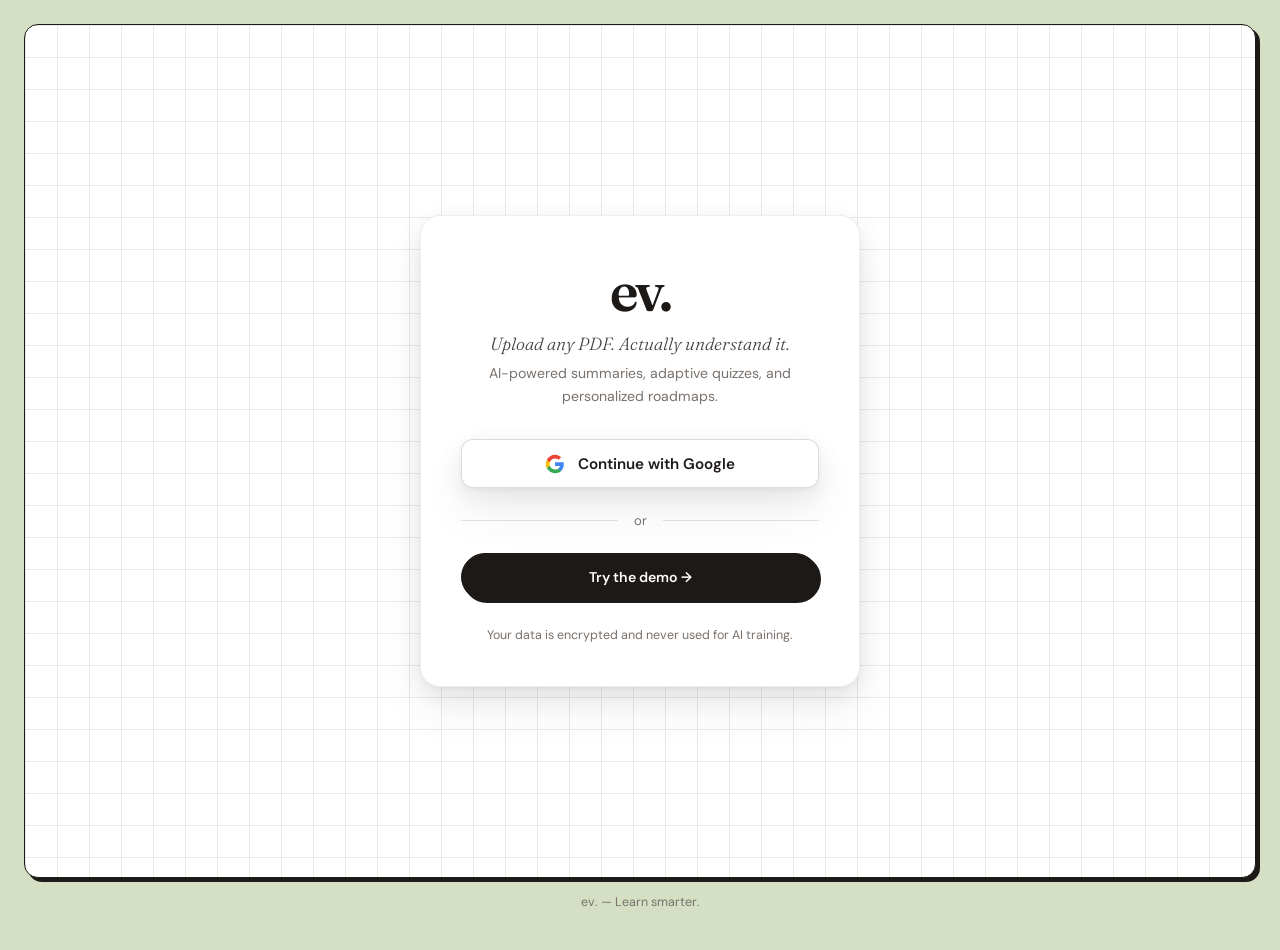
==== frontend/index.html @ 0265308a "feat(02-01): build index.html landing page - Landing page with ev. branding and Fraunces typography " ====
<!DOCTYPE html>
<html lang="en">
<head>
  <meta charset="UTF-8"/>
  <meta name="viewport" content="width=device-width, initial-scale=1.0"/>
  <title>ev. &mdash; Adaptive Learning</title>
  <link href="https://fonts.googleapis.com/css2?family=DM+Sans:opsz,wght@9..40,400;9..40,500;9..40,600;9..40,700&family=Fraunces:opsz,ital,wght@9..144,0,300;9..144,0,400;9..144,0,600;9..144,1,300;9..144,1,400&display=swap" rel="stylesheet"/>
  <link rel="stylesheet" href="styles/main.css"/>
  <link rel="stylesheet" href="styles/app.css"/>
</head>
<body>
  <div class="canvas">

    <!-- ══ GLOBAL LOADER ══ -->
    <div class="ev-loader-overlay" id="globalLoader" style="display:none">
      <div class="ev-loader">ev.</div>
      <div class="ev-loader-sub" id="loaderMsg">Loading&hellip;</div>
      <div class="ev-loader-steps" id="loaderSteps"></div>
    </div>

    <!-- ══ LANDING / AUTH VIEW ══ -->
    <div class="auth-view" id="authView">
      <div class="auth-card panel no-hover" style="padding:2.5rem">

        <!-- Hero -->
        <div style="text-align:center;margin-bottom:2rem">
          <div class="auth-logo" style="margin-bottom:.5rem">ev.</div>
          <div style="font-family:'Fraunces',serif;font-style:italic;font-weight:300;font-size:1.1rem;color:var(--muted);margin-bottom:.5rem">
            Upload any PDF. Actually understand it.
          </div>
          <div style="font-size:.88rem;color:var(--muted2);line-height:1.6">
            AI-powered summaries, adaptive quizzes, and personalized roadmaps.
          </div>
        </div>

        <!-- Google Sign-In Button -->
        <button class="google-btn" onclick="googleLogin()">
          <svg viewBox="0 0 24 24" width="20" height="20">
            <path d="M22.56 12.25c0-.78-.07-1.53-.2-2.25H12v4.26h5.92c-.26 1.37-1.04 2.53-2.21 3.31v2.77h3.57c2.08-1.92 3.28-4.74 3.28-8.09z" fill="#4285F4"/>
            <path d="M12 23c2.97 0 5.46-.98 7.28-2.66l-3.57-2.77c-.98.66-2.23 1.06-3.71 1.06-2.86 0-5.29-1.93-6.16-4.53H2.18v2.84C3.99 20.53 7.7 23 12 23z" fill="#34A853"/>
            <path d="M5.84 14.09c-.22-.66-.35-1.36-.35-2.09s.13-1.43.35-2.09V7.07H2.18C1.43 8.55 1 10.22 1 12s.43 3.45 1.18 4.93l3.66-2.84z" fill="#FBBC05"/>
            <path d="M12 5.38c1.62 0 3.06.56 4.21 1.64l3.15-3.15C17.45 2.09 14.97 1 12 1 7.7 1 3.99 3.47 2.18 7.07l3.66 2.84c.87-2.6 3.3-4.53 6.16-4.53z" fill="#EA4335"/>
          </svg>
          Continue with Google
        </button>

        <!-- Divider -->
        <div class="auth-divider">or</div>

        <!-- Dev-Login Fallback Button -->
        <button class="btn btn-dark" style="width:100%;justify-content:center;padding:.85rem" onclick="demoLogin()">
          Try the demo &rarr;
        </button>

        <!-- Privacy Note -->
        <div class="auth-note">
          Your data is encrypted and never used for AI training.
        </div>

      </div>
    </div>

  </div><!-- /canvas -->

  <!-- Footer -->
  <div style="text-align:center;padding:1rem;font-size:.78rem;color:var(--muted2)">
    ev. &mdash; Learn smarter.
  </div>

  <!-- Scripts — order matters -->
  <script src="js/api.js"></script>
  <script src="js/app.js"></script>
  <script src="js/auth.js"></script>
  <script>
    // Auto-redirect to app.html if already authenticated
    (function() {
      const token = localStorage.getItem('ev_token');
      const user = JSON.parse(localStorage.getItem('ev_user') || 'null');
      if (token && user) {
        window.location.href = 'app.html';
      }
    })();
  </script>
</body>
</html>
---- frontend/styles/main.css ----
/* ═══════════════════════════════════════════════════════
   EDUVISION — BASE DESIGN SYSTEM
   Shared across all pages
═══════════════════════════════════════════════════════ */
@import url('https://fonts.googleapis.com/css2?family=DM+Sans:opsz,wght@9..40,400;9..40,500;9..40,600;9..40,700&family=Fraunces:opsz,ital,wght@9..144,0,300;9..144,0,400;9..144,0,600;9..144,1,300;9..144,1,400&display=swap');

/* ── TOKENS ── */
:root {
  --bg: #ffffff;
  --bg-out: #d4dfc3;
  --grid: #e8eae4;
  --ink: #1c1917;
  --accent: #ffccd5;
  --accent-h: #ffb3c1;
  --yellow: #fef08a;
  --yellow-d: #fde047;
  --muted: #44403c;
  --muted2: #78716c;
  --muted3: #57534e;
  --green: #16a34a;
  --green-lt: #dcfce7;
  --red: #dc2626;
  --blue: #1d4ed8;
  --sh-card: 0 2px 4px rgba(28,25,23,.04), 0 8px 24px rgba(28,25,23,.08), 0 24px 48px rgba(28,25,23,.06);
  --sh-float: 0 2px 4px rgba(28,25,23,.04), 0 16px 48px rgba(28,25,23,.12), 0 48px 96px rgba(28,25,23,.10);
  --r: 20px;
}

*,*::before,*::after { box-sizing: border-box; margin: 0; padding: 0; }
html { scroll-behavior: smooth; }
::-webkit-scrollbar { width: 8px; }
::-webkit-scrollbar-track { background: var(--bg-out); }
::-webkit-scrollbar-thumb { background: var(--accent); border-radius: 4px; }

body {
  font-family: "DM Sans", sans-serif;
  background: var(--bg-out);
  color: var(--ink);
  padding: 1.5rem;
  overflow-x: hidden;
  min-height: 100vh;
}

/* ── CANVAS ── */
.canvas {
  max-width: 1360px;
  margin: 0 auto;
  background-color: var(--bg);
  background-image: linear-gradient(var(--grid) 1px, transparent 1px),
                    linear-gradient(90deg, var(--grid) 1px, transparent 1px);
  background-size: 32px 32px;
  border: 1.5px solid var(--ink);
  box-shadow: 4px 4px 0 var(--ink);
  border-radius: 14px;
  overflow: hidden;
  position: relative;
  min-height: calc(100vh - 3rem);
}

/* ── BUTTONS ── */
.btn {
  font-family: "DM Sans", sans-serif;
  font-weight: 600;
  font-size: .88rem;
  padding: .52rem 1.3rem;
  border-radius: 999px;
  border: 1.5px solid var(--ink);
  background: #fff;
  color: var(--ink);
  cursor: pointer;
  text-decoration: none;
  box-shadow: 2px 2px 0 var(--ink);
  transition: transform .14s, box-shadow .14s, background .14s;
  display: inline-flex;
  align-items: center;
  gap: .35rem;
  white-space: nowrap;
}
.btn:hover { transform: translate(-2px,-2px); box-shadow: 4px 4px 0 var(--ink); background: var(--accent); }
.btn:active { transform: translate(0,0); box-shadow: 1px 1px 0 var(--ink); }
.btn-dark { background: var(--ink); color: #fff; }
.btn-dark:hover { background: var(--muted); box-shadow: 4px 4px 0 var(--accent); }
.btn-yellow { background: var(--yellow); }
.btn-yellow:hover { background: var(--yellow-d); box-shadow: 4px 4px 0 var(--ink); }
.btn-pink { background: var(--accent); }
.btn-pink:hover { background: var(--accent-h); box-shadow: 4px 4px 0 var(--ink); }
.btn-ghost { background: transparent; box-shadow: none; border-color: transparent; color: var(--muted2); }
.btn-ghost:hover { background: rgba(28,25,23,.06); box-shadow: none; border-color: transparent; transform: none; }
.btn-lg { font-size: 1rem; padding: .8rem 1.8rem; box-shadow: 3px 3px 0 var(--ink); }
.btn-sm { font-size: .78rem; padding: .35rem .9rem; box-shadow: 1px 1px 0 var(--ink); }
.btn[disabled] { opacity: .4; pointer-events: none; }

/* ── PANEL ── */
.panel {
  background: #fff;
  border-radius: var(--r);
  box-shadow: var(--sh-card);
  overflow: hidden;
  border: 1px solid rgba(28,25,23,.07);
  transition: box-shadow .3s, transform .3s;
}
.panel:hover { box-shadow: var(--sh-float); transform: translateY(-2px); }
.panel.no-hover:hover { box-shadow: var(--sh-card); transform: none; }
.panel-bar {
  display: flex;
  align-items: center;
  justify-content: space-between;
  padding: .6rem 1.1rem;
  border-bottom: 1px solid rgba(28,25,23,.07);
  background: #fafaf9;
  flex-shrink: 0;
}
.pbar-dots { display: flex; gap: 5px; }
.pbar-dot { width: 9px; height: 9px; border-radius: 50%; }
.pbar-dot.r { background: #ff5f57; }
.pbar-dot.y { background: #febc2e; }
.pbar-dot.g { background: #28c840; }
.pbar-title { font-size: .72rem; font-weight: 600; color: var(--muted2); }
.panel-body { padding: 1.4rem; }

/* ── TYPOGRAPHY ── */
.h1 {
  font-family: "Fraunces", serif;
  font-weight: 400;
  font-size: clamp(2rem, 3.5vw, 3rem);
  letter-spacing: -.04em;
  line-height: 1.08;
}
.h1 em, .h2 em { font-style: italic; font-weight: 300; }
.h2 {
  font-family: "Fraunces", serif;
  font-weight: 400;
  font-size: clamp(1.5rem, 2.5vw, 2rem);
  letter-spacing: -.03em;
  line-height: 1.1;
}
.tag-label {
  font-size: .68rem;
  font-weight: 700;
  letter-spacing: 2px;
  text-transform: uppercase;
  color: var(--ink);
}
.ub-y { position: relative; display: inline-block; }
.ub-y::after {
  content: '';
  position: absolute;
  left: 0; bottom: -3px;
  width: 100%; height: 3px;
  background: var(--yellow-d);
  border-radius: 2px;
}

/* ── LOADING / ANIMATIONS ── */
@keyframes evPulse {
  0%,100% { opacity: 1 }
  50% { opacity: .3 }
}
@keyframes fadeSlide {
  from { opacity: 0; transform: translateY(10px) }
  to { opacity: 1; transform: none }
}
@keyframes fadeIn {
  from { opacity: 0 }
  to { opacity: 1 }
}
@keyframes slideUp {
  from { opacity: 0; transform: translateY(24px) }
  to { opacity: 1; transform: none }
}
@keyframes springIn {
  from { opacity: 0; transform: scale(.8) }
  to { opacity: 1; transform: scale(1) }
}
@keyframes badgePop {
  0% { transform: scale(0) }
  60% { transform: scale(1.2) }
  100% { transform: scale(1) }
}
@keyframes confetti {
  0% { opacity: 1; transform: translate(0,0) rotate(0) }
  100% { opacity: 0; transform: translate(var(--cx), var(--cy)) rotate(360deg) }
}
@keyframes floatAnim {
  0%,100% { transform: translateY(0) rotate(var(--fr,0deg)) }
  50% { transform: translateY(-10px) rotate(var(--fr,0deg)) }
}
@keyframes countUp {
  from { opacity: 0; transform: scale(.6) translateY(8px) }
  to { opacity: 1; transform: none }
}
@keyframes progressFill {
  from { width: 0 }
  to { width: var(--w, 0%) }
}
@keyframes shimmer {
  0% { background-position: 200% }
  100% { background-position: -200% }
}
@keyframes shake {
  0%,100% { transform: translateX(0) }
  25% { transform: translateX(-5px) }
  75% { transform: translateX(5px) }
}

.ev-loader-wrap {
  position: fixed;
  inset: 0;
  z-index: 999;
  display: flex;
  align-items: center;
  justify-content: center;
  background: rgba(255,255,255,0.88);
  backdrop-filter: blur(6px);
}
.ev-loader {
  font-family: Fraunces, serif;
  font-weight: 600;
  font-size: 2.4rem;
  letter-spacing: -.05em;
  color: var(--ink);
  animation: evPulse 1.2s ease-in-out infinite;
}
.ev-loader-sub {
  margin-top: .6rem;
  font-size: .85rem;
  font-weight: 500;
  color: var(--muted2);
  animation: evPulse 1.2s .3s ease-in-out infinite;
}
.ev-loader-steps {
  margin-top: 1.4rem;
  display: flex;
  flex-direction: column;
  gap: .5rem;
  align-items: flex-start;
}
.ev-loader-step {
  font-size: .85rem;
  font-weight: 500;
  color: var(--muted2);
  opacity: 0;
  display: flex;
  align-items: center;
  gap: .5rem;
}
.ev-loader-step.show { animation: fadeSlide .5s ease both; }
.ev-step-dot {
  width: 8px; height: 8px;
  border-radius: 50%;
  background: var(--yellow-d);
  flex-shrink: 0;
}

/* ── INLINE SKELETON ── */
.skel {
  background: linear-gradient(90deg, #f0efec 0%, #e8e6e1 50%, #f0efec 100%);
  background-size: 200%;
  animation: shimmer 1.5s infinite;
  border-radius: 6px;
}

/* ── INLINE ERROR ── */
.inline-error {
  display: none;
  align-items: center;
  gap: .5rem;
  padding: .7rem 1rem;
  background: var(--yellow);
  border: 1.5px solid var(--ink);
  border-radius: 10px;
  font-size: .83rem;
  font-weight: 600;
  color: var(--ink);
  margin-top: .75rem;
  animation: fadeSlide .3s ease;
}
.inline-error.show { display: flex; }

/* ── FORM ELEMENTS ── */
.input {
  width: 100%;
  padding: .75rem 1rem;
  border: 1.5px solid rgba(28,25,23,.2);
  border-radius: 10px;
  font-family: "DM Sans", sans-serif;
  font-size: .9rem;
  color: var(--ink);
  background: #fff;
  outline: none;
  transition: border-color .2s, box-shadow .2s;
}
.input:focus { border-color: var(--ink); box-shadow: 0 0 0 3px rgba(28,25,23,.07); }
.textarea {
  width: 100%;
  padding: .75rem 1rem;
  border: 1.5px solid rgba(28,25,23,.2);
  border-radius: 10px;
  font-family: "DM Sans", sans-serif;
  font-size: .88rem;
  color: var(--ink);
  background: #fff;
  outline: none;
  resize: vertical;
  min-height: 80px;
  transition: border-color .2s, box-shadow .2s;
  line-height: 1.6;
}
.textarea:focus { border-color: var(--ink); box-shadow: 0 0 0 3px rgba(28,25,23,.07); }
.select {
  appearance: none;
  width: 100%;
  padding: .7rem 2.2rem .7rem 1rem;
  border: 1.5px solid rgba(28,25,23,.2);
  border-radius: 10px;
  font-family: "DM Sans", sans-serif;
  font-size: .88rem;
  color: var(--ink);
  background: #fff url("data:image/svg+xml,%3Csvg width='12' height='8' viewBox='0 0 12 8' fill='none' xmlns='http://www.w3.org/2000/svg'%3E%3Cpath d='M1 1L6 7L11 1' stroke='%231c1917' stroke-width='1.5' stroke-linecap='round'/%3E%3C/svg%3E") no-repeat right 1rem center;
  outline: none;
  cursor: pointer;
}
.select:focus { border-color: var(--ink); }

/* ── NAV ── */
.app-nav {
  display: flex;
  align-items: center;
  justify-content: space-between;
  padding: .85rem 2rem;
  border-bottom: 1.5px solid var(--ink);
  background: rgba(255,255,255,.96);
  backdrop-filter: blur(14px);
  position: sticky;
  top: 0;
  z-index: 200;
}
.nav-logo {
  font-family: "Fraunces", serif;
  font-weight: 600;
  font-size: 1.9rem;
  letter-spacing: -.05em;
  color: var(--ink);
  text-decoration: none;
  cursor: pointer;
}
.nav-logo:hover { opacity: .7; }
.nav-links { display: flex; gap: 0; list-style: none; }
.nav-link {
  font-size: .84rem;
  font-weight: 500;
  color: var(--muted2);
  text-decoration: none;
  cursor: pointer;
  padding: .5rem .9rem;
  border-radius: 8px;
  transition: all .15s;
  position: relative;
}
.nav-link:hover { color: var(--ink); background: rgba(28,25,23,.05); }
.nav-link.active { color: var(--ink); font-weight: 700; }
.nav-link.active::after {
  content: '';
  position: absolute;
  left: .9rem; right: .9rem; bottom: 0;
  height: 2px;
  background: var(--yellow-d);
  border-radius: 1px;
}
.nav-right { display: flex; align-items: center; gap: .75rem; }
.user-avatar {
  width: 34px; height: 34px;
  border-radius: 50%;
  border: 2px solid var(--ink);
  object-fit: cover;
  cursor: pointer;
  transition: opacity .2s;
}
.user-avatar:hover { opacity: .8; }
.user-avatar-placeholder {
  width: 34px; height: 34px;
  border-radius: 50%;
  border: 2px solid var(--ink);
  background: var(--yellow);
  display: flex;
  align-items: center;
  justify-content: center;
  font-family: "Fraunces", serif;
  font-weight: 600;
  font-size: .9rem;
  cursor: pointer;
}

/* ── USER DROPDOWN ── */
.user-dropdown {
  position: absolute;
  top: calc(100% + .5rem);
  right: 0;
  min-width: 200px;
  background: #fff;
  border: 1.5px solid var(--ink);
  border-radius: 14px;
  box-shadow: var(--sh-float);
  z-index: 300;
  overflow: hidden;
  animation: springIn .2s ease;
}
.ud-header {
  padding: .9rem 1.1rem;
  border-bottom: 1px solid rgba(28,25,23,.07);
  background: #fafaf9;
}
.ud-name { font-weight: 700; font-size: .88rem; }
.ud-email { font-size: .75rem; color: var(--muted2); margin-top: 2px; }
.ud-item {
  display: flex;
  align-items: center;
  gap: .6rem;
  padding: .7rem 1.1rem;
  font-size: .84rem;
  font-weight: 500;
  cursor: pointer;
  color: var(--ink);
  transition: background .12s;
}
.ud-item:hover { background: rgba(28,25,23,.04); }
.ud-item.danger { color: var(--red); }

/* ── MARQUEE ── */
.mq {
  overflow: hidden;
  white-space: nowrap;
  border-bottom: 1.5px solid var(--ink);
  height: 46px;
  display: flex;
  align-items: center;
  flex-shrink: 0;
}
.mq.yellow { background: var(--yellow); }
.mq.pink { background: var(--accent); }
.mq-track { display: inline-flex; align-items: center; white-space: nowrap; will-change: transform; }
.mq-track.L { animation: mqL var(--d,38s) linear infinite; }
.mq-track.R { animation: mqR var(--d,38s) linear infinite; }
@keyframes mqL { from { transform: translateX(0) } to { transform: translateX(-50%) } }
@keyframes mqR { from { transform: translateX(-50%) } to { transform: translateX(0) } }
.mq-item {
  display: inline-flex;
  align-items: center;
  font-size: .72rem;
  font-weight: 700;
  letter-spacing: 2px;
  text-transform: uppercase;
  color: var(--ink);
  padding: 0 1.8rem;
  flex-shrink: 0;
}
.mq-sep {
  display: inline-block;
  width: 4px; height: 4px;
  border-radius: 50%;
  background: var(--ink);
  opacity: .3;
  margin: 0 .2rem;
  flex-shrink: 0;
}
---- frontend/styles/app.css ----
/* ═══════════════════════════════════════════════════════
   EDUVISION — APP-SPECIFIC STYLES
   View-level styles for the main SPA
═══════════════════════════════════════════════════════ */

/* ── VIEWS ── */
.view { display: none; animation: fadeIn .3s ease; }
.view.active { display: flex; flex-direction: column; min-height: calc(100vh - 3rem - 62px); }

/* ── GLOBAL LOADER OVERLAY ── */
.ev-loader-overlay {
  position: fixed;
  inset: 0;
  z-index: 1000;
  display: none;
  flex-direction: column;
  align-items: center;
  justify-content: center;
  background: rgba(255,255,255,.88);
  backdrop-filter: blur(8px);
}
.ev-loader-overlay.active { display: flex; }

/* ═══════════════════════════════════════════
   AUTH VIEW
═══════════════════════════════════════════ */
.auth-view {
  display: flex;
  align-items: center;
  justify-content: center;
  padding: 4rem 2rem;
  min-height: calc(100vh - 3rem);
}
.auth-card { width: 100%; max-width: 440px; }
.auth-logo {
  font-family: "Fraunces", serif;
  font-weight: 600;
  font-size: 3.5rem;
  letter-spacing: -.06em;
  color: var(--ink);
  text-align: center;
  margin-bottom: .4rem;
}
.auth-tagline {
  text-align: center;
  font-size: 1rem;
  color: var(--muted);
  margin-bottom: 2.5rem;
  line-height: 1.6;
}
.auth-divider {
  display: flex;
  align-items: center;
  gap: 1rem;
  margin: 1.5rem 0;
  color: var(--muted2);
  font-size: .82rem;
}
.auth-divider::before, .auth-divider::after {
  content: '';
  flex: 1;
  height: 1px;
  background: rgba(28,25,23,.12);
}
.google-btn {
  width: 100%;
  padding: .85rem 1.5rem;
  border-radius: 12px;
  border: 1.5px solid rgba(28,25,23,.15);
  background: #fff;
  display: flex;
  align-items: center;
  justify-content: center;
  gap: .85rem;
  font-family: "DM Sans", sans-serif;
  font-size: .95rem;
  font-weight: 600;
  color: var(--ink);
  cursor: pointer;
  box-shadow: var(--sh-card);
  transition: all .2s;
}
.google-btn:hover { box-shadow: var(--sh-float); transform: translateY(-2px); border-color: rgba(28,25,23,.25); }
.auth-note { text-align: center; font-size: .78rem; color: var(--muted2); margin-top: 1.5rem; line-height: 1.7; }

/* ═══════════════════════════════════════════
   ONBOARDING MODAL
═══════════════════════════════════════════ */
.modal-overlay {
  position: fixed;
  inset: 0;
  z-index: 500;
  background: rgba(28,25,23,.6);
  backdrop-filter: blur(4px);
  display: flex;
  align-items: center;
  justify-content: center;
  padding: 1.5rem;
}
.modal {
  background: #fff;
  border-radius: 20px;
  box-shadow: var(--sh-float);
  width: 100%;
  max-width: 680px;
  max-height: 90vh;
  overflow-y: auto;
  animation: springIn .4s cubic-bezier(.34,1.56,.64,1);
}
.modal-header { padding: 2rem 2rem 1rem; border-bottom: 1px solid rgba(28,25,23,.08); }
.modal-body { padding: 1.8rem 2rem; }
.modal-footer {
  padding: 1rem 2rem 2rem;
  display: flex;
  justify-content: flex-end;
  gap: .75rem;
  border-top: 1px solid rgba(28,25,23,.08);
}
.ob-step { display: none; }
.ob-step.active { display: block; animation: fadeSlide .35s ease both; }
.ob-progress { display: flex; gap: .5rem; margin-bottom: 1.6rem; }
.ob-prog-dot {
  height: 4px;
  flex: 1;
  border-radius: 2px;
  background: rgba(28,25,23,.12);
  transition: background .3s;
}
.ob-prog-dot.done { background: var(--yellow-d); }
.learner-tag-grid { display: flex; flex-wrap: wrap; gap: .5rem; margin-top: .9rem; }
.learner-tag-opt {
  padding: .45rem 1rem;
  border-radius: 999px;
  border: 1.5px solid rgba(28,25,23,.15);
  background: #fff;
  font-size: .82rem;
  font-weight: 600;
  cursor: pointer;
  transition: all .15s;
  user-select: none;
}
.learner-tag-opt:hover { border-color: var(--ink); background: #fafaf9; }
.learner-tag-opt.sel { background: var(--yellow); border-color: var(--ink); box-shadow: 2px 2px 0 var(--ink); }
.depth-card-grid { display: grid; grid-template-columns: repeat(3,1fr); gap: .9rem; margin-top: .9rem; }
.depth-card {
  padding: 1.2rem;
  border-radius: 14px;
  border: 1.5px solid rgba(28,25,23,.12);
  cursor: pointer;
  transition: all .2s;
  text-align: center;
}
.depth-card:hover { border-color: var(--ink); box-shadow: var(--sh-card); }
.depth-card.sel { border-color: var(--ink); background: var(--yellow); box-shadow: 3px 3px 0 var(--ink); }
.depth-card-icon { font-size: 1.6rem; margin-bottom: .5rem; }
.depth-card-title { font-weight: 700; font-size: .9rem; margin-bottom: .25rem; }
.depth-card-desc { font-size: .75rem; color: var(--muted2); line-height: 1.5; }

/* ═══════════════════════════════════════════
   UPLOAD VIEW
═══════════════════════════════════════════ */
.upload-view { padding: 3rem 3rem 4rem; }
.upload-hero { text-align: center; margin-bottom: 3rem; }
.drop-zone {
  border: 2px dashed rgba(28,25,23,.2);
  border-radius: 20px;
  padding: 3.5rem 2rem;
  text-align: center;
  transition: all .25s;
  cursor: pointer;
  position: relative;
  background: rgba(255,255,255,.5);
}
.drop-zone:hover, .drop-zone.drag-over {
  border-color: var(--ink);
  background: rgba(253,224,71,.08);
  border-style: solid;
}
.drop-zone input[type=file] {
  position: absolute;
  inset: 0;
  opacity: 0;
  cursor: pointer;
  width: 100%;
  height: 100%;
}
.drop-icon {
  width: 56px; height: 56px;
  margin: 0 auto 1.2rem;
  background: var(--yellow);
  border-radius: 14px;
  display: flex;
  align-items: center;
  justify-content: center;
  border: 1.5px solid var(--ink);
  box-shadow: 2px 2px 0 var(--ink);
}
.drop-title {
  font-family: "Fraunces", serif;
  font-size: 1.4rem;
  font-weight: 400;
  letter-spacing: -.02em;
  margin-bottom: .4rem;
}
.drop-sub { font-size: .85rem; color: var(--muted2); }
.file-list { margin-top: 1.5rem; display: flex; flex-direction: column; gap: .6rem; }
.file-item {
  display: flex;
  align-items: center;
  gap: .85rem;
  padding: .8rem 1rem;
  background: #fff;
  border-radius: 12px;
  border: 1px solid rgba(28,25,23,.08);
  box-shadow: var(--sh-card);
  animation: fadeSlide .3s ease both;
}
.file-icon {
  width: 36px; height: 36px;
  border-radius: 8px;
  background: var(--yellow);
  display: flex;
  align-items: center;
  justify-content: center;
  flex-shrink: 0;
  border: 1px solid rgba(28,25,23,.1);
}
.file-name { flex: 1; font-weight: 600; font-size: .88rem; }
.file-size { font-size: .76rem; color: var(--muted2); }
.file-remove {
  width: 26px; height: 26px;
  border-radius: 50%;
  border: 1.5px solid rgba(28,25,23,.15);
  background: transparent;
  cursor: pointer;
  display: flex;
  align-items: center;
  justify-content: center;
  transition: all .15s;
}
.file-remove:hover { background: #fee2e2; border-color: var(--red); }
.upload-progress-panel {
  margin-top: 1.5rem;
  padding: 1.4rem;
  background: #fff;
  border-radius: 16px;
  border: 1px solid rgba(28,25,23,.08);
  box-shadow: var(--sh-card);
}
.prog-step {
  display: flex;
  align-items: center;
  gap: .75rem;
  padding: .6rem 0;
  font-size: .88rem;
  font-weight: 500;
  color: var(--muted2);
  opacity: 0;
}
.prog-step.show { opacity: 1; animation: fadeSlide .5s ease both; }
.prog-step.done { color: var(--green); }
.prog-step.active { color: var(--ink); }
.prog-icon {
  width: 22px; height: 22px;
  border-radius: 50%;
  border: 1.5px solid currentColor;
  display: flex;
  align-items: center;
  justify-content: center;
  flex-shrink: 0;
  font-size: .7rem;
}
.prog-icon.spin { animation: evPulse 1s infinite; }
.session-list { margin-top: 3rem; }
.session-card {
  display: flex;
  align-items: center;
  gap: 1rem;
  padding: 1rem 1.2rem;
  background: #fff;
  border-radius: 14px;
  border: 1px solid rgba(28,25,23,.07);
  box-shadow: var(--sh-card);
  margin-bottom: .75rem;
  cursor: pointer;
  transition: all .2s;
}
.session-card:hover { box-shadow: var(--sh-float); transform: translateX(4px); }
.session-icon {
  width: 40px; height: 40px;
  background: var(--accent);
  border-radius: 10px;
  display: flex;
  align-items: center;
  justify-content: center;
  flex-shrink: 0;
  border: 1px solid rgba(28,25,23,.1);
}
.session-info { flex: 1; }
.session-title { font-weight: 700; font-size: .9rem; }
.session-meta { font-size: .75rem; color: var(--muted2); margin-top: 2px; }

/* ═══════════════════════════════════════════
   SUMMARY VIEW
═══════════════════════════════════════════ */
.summary-layout {
  display: grid;
  grid-template-columns: 240px 1fr 280px;
  height: calc(100vh - 3rem - 62px);
  overflow: hidden;
}
.topic-sidebar {
  border-right: 1.5px solid var(--ink);
  overflow-y: auto;
  background: rgba(255,255,255,.6);
}
.topic-sidebar-header {
  padding: 1rem 1.2rem;
  border-bottom: 1px solid rgba(28,25,23,.08);
  font-size: .7rem;
  font-weight: 700;
  letter-spacing: 1.5px;
  text-transform: uppercase;
  color: var(--muted2);
}
.topic-item {
  padding: .8rem 1.2rem;
  cursor: pointer;
  border-left: 3px solid transparent;
  transition: all .15s;
  position: relative;
}
.topic-item:hover { background: rgba(28,25,23,.04); }
.topic-item.active { border-left-color: var(--yellow-d); background: rgba(253,224,71,.08); }
.topic-name { font-size: .85rem; font-weight: 600; color: var(--ink); }
.topic-bar { height: 3px; border-radius: 2px; background: #f0efec; margin-top: .4rem; overflow: hidden; }
.topic-bar-fill { height: 100%; border-radius: 2px; background: var(--yellow-d); transition: width 1s ease; }
.summary-main { overflow-y: auto; padding: 2rem 2.5rem; }
.summary-main::-webkit-scrollbar { width: 6px; }
.depth-tabs { display: flex; gap: .4rem; margin-bottom: 1.8rem; }
.depth-tab {
  padding: .45rem 1.1rem;
  border-radius: 999px;
  border: 1.5px solid rgba(28,25,23,.15);
  background: #fff;
  font-size: .82rem;
  font-weight: 600;
  cursor: pointer;
  transition: all .15s;
  box-shadow: 1px 1px 0 rgba(28,25,23,.15);
}
.depth-tab:hover { border-color: var(--ink); background: #fafaf9; }
.depth-tab.active { background: var(--yellow); border-color: var(--ink); box-shadow: 2px 2px 0 var(--ink); }
.lang-row { display: flex; gap: .4rem; flex-wrap: wrap; margin-bottom: 1.5rem; }
.lang-pill {
  padding: .3rem .85rem;
  border-radius: 999px;
  border: 1.5px solid rgba(28,25,23,.12);
  background: #fff;
  font-size: .74rem;
  font-weight: 600;
  cursor: pointer;
  transition: all .15s;
}
.lang-pill:hover { border-color: var(--ink); background: #fafaf9; }
.lang-pill.active { background: var(--yellow); border-color: var(--ink); box-shadow: 2px 2px 0 var(--ink); }
.summary-content { animation: fadeSlide .35s ease both; }
.summary-headline {
  font-family: "Fraunces", serif;
  font-size: 1.6rem;
  font-weight: 400;
  letter-spacing: -.03em;
  margin-bottom: 1.2rem;
  line-height: 1.1;
}
.summary-section { margin-bottom: 1.6rem; }
.summary-section-title {
  font-weight: 700;
  font-size: .82rem;
  letter-spacing: .5px;
  text-transform: uppercase;
  color: var(--muted2);
  margin-bottom: .6rem;
}
.summary-text { font-size: .92rem; line-height: 1.8; color: var(--muted); }
.kw { background: rgba(253,224,71,.6); border-radius: 3px; padding: 0 3px; font-weight: 600; color: var(--ink); }
.acronym { background: #dbeafe; border-radius: 3px; padding: 0 3px; font-weight: 600; color: var(--blue); }
.summary-quiz-cta {
  margin-top: 2rem;
  padding: 1.2rem 1.4rem;
  background: var(--yellow);
  border-radius: 14px;
  border: 1.5px solid var(--ink);
  box-shadow: 2px 2px 0 var(--ink);
  display: flex;
  align-items: center;
  justify-content: space-between;
}
.doc-panel {
  border-left: 1.5px solid var(--ink);
  overflow-y: auto;
  background: rgba(255,255,255,.5);
}
.doc-panel-header {
  padding: 1rem 1.2rem;
  border-bottom: 1px solid rgba(28,25,23,.08);
  font-size: .7rem;
  font-weight: 700;
  letter-spacing: 1.5px;
  text-transform: uppercase;
  color: var(--muted2);
}
.doc-row {
  display: flex;
  align-items: center;
  gap: .75rem;
  padding: .85rem 1.2rem;
  border-bottom: 1px solid rgba(28,25,23,.05);
  transition: background .15s;
}
.doc-row:hover { background: rgba(28,25,23,.03); }
.doc-row.best { background: rgba(253,224,71,.08); }
.doc-row-icon {
  width: 32px; height: 32px;
  border-radius: 7px;
  display: flex;
  align-items: center;
  justify-content: center;
  flex-shrink: 0;
}
.doc-row-info { flex: 1; min-width: 0; }
.doc-row-name { font-weight: 600; font-size: .8rem; white-space: nowrap; overflow: hidden; text-overflow: ellipsis; }
.doc-row-meta { font-size: .7rem; color: var(--muted2); margin-top: 1px; }
.doc-cov { height: 3px; border-radius: 2px; background: #f0efec; margin-top: .4rem; overflow: hidden; }
.doc-cov-fill { height: 100%; border-radius: 2px; transition: width 1s ease; }
.doc-badge {
  font-size: .62rem;
  font-weight: 800;
  padding: 2px 8px;
  border-radius: 999px;
  border: 1px solid rgba(28,25,23,.1);
  white-space: nowrap;
  flex-shrink: 0;
}
.doc-badge.best { background: var(--yellow-d); color: var(--ink); }
.doc-badge.good { background: var(--green-lt); color: var(--green); }
.doc-badge.skip { background: #f5f5f4; color: var(--muted2); }
.ev-insight {
  margin: 1rem 1.2rem;
  background: var(--ink);
  color: #fff;
  border-radius: 12px;
  padding: 1rem;
  font-size: .8rem;
  line-height: 1.6;
}

/* ═══════════════════════════════════════════
   ROADMAP VIEW
═══════════════════════════════════════════ */
.roadmap-view {
  padding: 2.5rem 3rem;
  display: grid;
  grid-template-columns: 300px 1fr;
  gap: 2.5rem;
  align-items: start;
}
.roadmap-controls { position: sticky; top: 80px; }
.rm-depth-tabs { display: flex; flex-direction: column; gap: .5rem; margin-top: .8rem; }
.rm-depth-tab {
  padding: .65rem 1.1rem;
  border-radius: 10px;
  border: 1.5px solid rgba(28,25,23,.12);
  background: #fff;
  font-size: .85rem;
  font-weight: 600;
  cursor: pointer;
  transition: all .15s;
  text-align: left;
  box-shadow: 1px 1px 0 rgba(28,25,23,.1);
}
.rm-depth-tab:hover { border-color: var(--ink); }
.rm-depth-tab.active { background: var(--yellow); border-color: var(--ink); box-shadow: 2px 2px 0 var(--ink); }
.rm-depth-tab-desc { font-size: .73rem; font-weight: 400; color: var(--muted2); margin-top: 2px; }
.rm-goal-input { margin-top: 1.5rem; }
.rm-goal-label {
  font-size: .72rem;
  font-weight: 700;
  letter-spacing: 1px;
  text-transform: uppercase;
  color: var(--muted2);
  margin-bottom: .5rem;
}
.roadmap-track { position: relative; padding: .5rem 0; }
.rm-step {
  display: flex;
  gap: 1.2rem;
  align-items: flex-start;
  margin-bottom: 1.2rem;
  animation: fadeSlide .4s ease both;
}
.rm-step.locked { opacity: .45; }
.rm-dot {
  width: 14px; height: 14px;
  border-radius: 50%;
  border: 2px solid var(--ink);
  background: #fff;
  flex-shrink: 0;
  margin-top: .85rem;
  position: relative;
  z-index: 1;
}
.rm-step.done .rm-dot { background: var(--yellow-d); }
.rm-step.current .rm-dot { background: var(--ink); box-shadow: 0 0 0 4px rgba(253,224,71,.5); }
.rm-card {
  flex: 1;
  padding: .9rem 1.1rem;
  background: rgba(255,255,255,.8);
  border-radius: 14px;
  border: 1.5px solid rgba(28,25,23,.1);
  display: flex;
  align-items: center;
  gap: .8rem;
  cursor: pointer;
  transition: all .2s;
}
.rm-card:hover { border-color: var(--ink); box-shadow: var(--sh-card); background: #fff; }
.rm-icon {
  width: 28px; height: 28px;
  border-radius: 8px;
  background: var(--yellow);
  border: 1px solid rgba(28,25,23,.1);
  display: flex;
  align-items: center;
  justify-content: center;
  flex-shrink: 0;
  font-size: .75rem;
}
.rm-step.done .rm-icon { background: var(--green-lt); color: var(--green); }
.rm-step.current .rm-icon { background: var(--ink); color: #fff; }
.rm-label { font-weight: 700; font-size: .88rem; }
.rm-sub { font-size: .73rem; color: var(--muted2); margin-top: 2px; }
.rm-quiz-btn {
  font-size: .75rem;
  font-weight: 700;
  padding: .3rem .75rem;
  border-radius: 999px;
  border: 1.5px solid var(--ink);
  background: var(--yellow);
  cursor: pointer;
  white-space: nowrap;
  box-shadow: 1px 1px 0 var(--ink);
  transition: all .15s;
}
.rm-quiz-btn:hover { background: var(--yellow-d); transform: translate(-1px,-1px); box-shadow: 2px 2px 0 var(--ink); }
/* Step drawer */
.step-drawer {
  position: fixed;
  right: -440px;
  top: 0; bottom: 0;
  width: 420px;
  background: #fff;
  border-left: 1.5px solid var(--ink);
  box-shadow: -8px 0 32px rgba(28,25,23,.08);
  z-index: 400;
  transition: right .3s cubic-bezier(.34,1.56,.64,1);
  display: flex;
  flex-direction: column;
  overflow: hidden;
}
.step-drawer.open { right: 0; }
.drawer-header {
  display: flex;
  align-items: center;
  justify-content: space-between;
  padding: 1.2rem 1.5rem;
  border-bottom: 1.5px solid var(--ink);
  background: #fafaf9;
}
.drawer-title { font-family: "Fraunces", serif; font-weight: 600; font-size: 1.2rem; letter-spacing: -.03em; }
.drawer-close {
  width: 32px; height: 32px;
  border-radius: 8px;
  border: 1.5px solid rgba(28,25,23,.15);
  background: transparent;
  cursor: pointer;
  display: flex;
  align-items: center;
  justify-content: center;
  transition: all .15s;
}
.drawer-close:hover { background: #fee2e2; border-color: var(--red); }
.drawer-body { flex: 1; overflow-y: auto; padding: 1.5rem; }
.drawer-section { margin-bottom: 1.5rem; }
.drawer-section-label {
  font-size: .68rem;
  font-weight: 700;
  letter-spacing: 1.5px;
  text-transform: uppercase;
  color: var(--muted2);
  margin-bottom: .6rem;
}
.drawer-excerpt {
  font-size: .84rem;
  line-height: 1.8;
  color: var(--muted);
  background: #fafaf9;
  border-radius: 10px;
  padding: 1rem;
  border: 1px solid rgba(28,25,23,.07);
}

/* ═══════════════════════════════════════════
   QUIZ VIEW
═══════════════════════════════════════════ */
.quiz-view { padding: 2.5rem 3rem; max-width: 720px; margin: 0 auto; width: 100%; }
.quiz-step-indicator { display: flex; gap: 4px; margin-bottom: 1.5rem; }
.quiz-step-dot {
  height: 4px;
  flex: 1;
  border-radius: 2px;
  background: rgba(28,25,23,.12);
  transition: background .2s;
  animation: fadeSlide .3s ease both;
}
.quiz-step-dot.active { background: var(--yellow-d); }
.quiz-step-dot.done { background: var(--green); }
.quiz-setup { animation: fadeSlide .3s ease; }
.quiz-section-title {
  font-size: .72rem;
  font-weight: 700;
  letter-spacing: 1.5px;
  text-transform: uppercase;
  color: var(--muted2);
  margin-bottom: .6rem;
}
.qt-chips { display: flex; flex-wrap: wrap; gap: .5rem; }
.qt-chip {
  padding: .4rem 1rem;
  border-radius: 999px;
  border: 1.5px solid rgba(28,25,23,.15);
  background: #fff;
  font-size: .8rem;
  font-weight: 600;
  cursor: pointer;
  transition: all .15s;
  user-select: none;
}
.qt-chip:hover { border-color: var(--ink); }
.qt-chip.sel { background: var(--yellow); border-color: var(--ink); box-shadow: 2px 2px 0 var(--ink); }
.diff-tabs { display: flex; gap: .4rem; }
.diff-tab {
  padding: .4rem .9rem;
  border-radius: 8px;
  border: 1.5px solid rgba(28,25,23,.12);
  background: #fff;
  font-size: .8rem;
  font-weight: 600;
  cursor: pointer;
  transition: all .15s;
}
.diff-tab:hover { border-color: var(--ink); }
.diff-tab.active { background: var(--ink); color: #fff; border-color: var(--ink); }
.qcount-btns { display: flex; gap: .4rem; }
.qcount-btn {
  width: 44px; height: 36px;
  border-radius: 8px;
  border: 1.5px solid rgba(28,25,23,.12);
  background: #fff;
  font-size: .82rem;
  font-weight: 600;
  cursor: pointer;
  transition: all .15s;
}
.qcount-btn.active { background: var(--yellow); border-color: var(--ink); box-shadow: 1px 1px 0 var(--ink); }
.quiz-progress-bar {
  height: 4px;
  background: #f0efec;
  border-radius: 2px;
  overflow: hidden;
  margin-bottom: 1.2rem;
}
.quiz-progress-fill {
  height: 100%;
  background: var(--yellow-d);
  border-radius: 2px;
  transition: width .3s ease;
}
.quiz-q-number { font-size: .72rem; font-weight: 700; letter-spacing: 1.5px; text-transform: uppercase; color: var(--muted2); margin-bottom: .8rem; }
.quiz-question {
  font-family: "Fraunces", serif;
  font-size: 1.25rem;
  font-weight: 400;
  letter-spacing: -.02em;
  line-height: 1.4;
  margin-bottom: 1.5rem;
}
.qopt {
  display: flex;
  align-items: center;
  gap: .9rem;
  padding: .85rem 1.1rem;
  border-radius: 12px;
  border: 1.5px solid rgba(28,25,23,.12);
  background: #fff;
  cursor: pointer;
  margin-bottom: .5rem;
  font-size: .9rem;
  font-weight: 500;
  transition: all .15s;
  animation: springIn .2s ease both;
}
.qopt:hover { border-color: var(--ink); background: #fafaf9; }
.qopt.correct { background: var(--green-lt); border-color: var(--green); color: var(--green); }
.qopt.wrong { background: #fee2e2; border-color: var(--red); color: var(--red); }
.qcirc {
  width: 28px; height: 28px;
  border-radius: 50%;
  border: 1.5px solid rgba(28,25,23,.2);
  display: flex;
  align-items: center;
  justify-content: center;
  font-size: .75rem;
  font-weight: 700;
  flex-shrink: 0;
}
.tf-opts { display: flex; gap: 1rem; margin-bottom: 1rem; }
.tf-btn {
  flex: 1;
  padding: 1.4rem;
  border-radius: 14px;
  border: 1.5px solid rgba(28,25,23,.12);
  background: #fff;
  font-size: .95rem;
  font-weight: 700;
  cursor: pointer;
  display: flex;
  flex-direction: column;
  align-items: center;
  gap: .5rem;
  transition: all .2s;
  box-shadow: var(--sh-card);
}
.tf-btn:hover { border-color: var(--ink); box-shadow: var(--sh-float); transform: translateY(-2px); }
.tf-btn.sel-t { background: var(--green-lt); border-color: var(--green); color: var(--green); }
.tf-btn.sel-f { background: #fee2e2; border-color: var(--red); color: var(--red); }
.q-feedback {
  padding: .85rem 1.1rem;
  border-radius: 12px;
  font-size: .85rem;
  line-height: 1.6;
  font-weight: 500;
  margin-top: 1rem;
  display: none;
}
.q-feedback.show { display: block; animation: springIn .3s ease; }
.q-feedback.correct-fb { background: var(--green-lt); color: var(--green); border: 1px solid rgba(22,163,74,.2); }
.q-feedback.wrong-fb { background: #fee2e2; color: var(--red); border: 1px solid rgba(220,38,38,.2); }
.quiz-next { margin-top: 1rem; display: flex; justify-content: flex-end; }
.match-grid { display: grid; grid-template-columns: 1fr 1fr; gap: 1rem; }
.match-col { display: flex; flex-direction: column; gap: .5rem; }
.match-item {
  padding: .7rem 1rem;
  border-radius: 10px;
  border: 1.5px solid rgba(28,25,23,.12);
  background: #fff;
  font-size: .84rem;
  font-weight: 500;
  cursor: pointer;
  transition: all .15s;
  user-select: none;
}
.match-item:hover { border-color: var(--ink); }
.match-item.sel { background: var(--yellow); border-color: var(--ink); box-shadow: 2px 2px 0 var(--ink); }
.match-item.matched { background: var(--green-lt); border-color: var(--green); color: var(--green); pointer-events: none; }
/* Quiz results */
.quiz-results { max-width: 600px; margin: 0 auto; padding: 2rem 0; text-align: center; }
.result-score {
  font-family: "Fraunces", serif;
  font-size: 4rem;
  font-weight: 600;
  letter-spacing: -.05em;
  color: var(--ink);
  line-height: 1;
}
.result-label { font-size: .92rem; color: var(--muted2); margin-top: .4rem; }
.r-bar-row { display: flex; align-items: center; gap: .75rem; margin-bottom: .6rem; text-align: left; }
.r-bar-label { font-size: .82rem; font-weight: 600; min-width: 120px; }
.r-bar-bg { flex: 1; height: 8px; background: #f0efec; border-radius: 4px; overflow: hidden; }
.r-bar-fill { height: 100%; border-radius: 4px; transition: width 1s ease; }
.r-bar-pct { font-size: .78rem; font-weight: 700; min-width: 36px; text-align: right; }
.badge-award {
  display: flex;
  flex-direction: column;
  align-items: center;
  gap: .5rem;
  padding: 1.5rem;
  background: var(--yellow);
  border-radius: 16px;
  border: 1.5px solid var(--ink);
  box-shadow: 3px 3px 0 var(--ink);
  animation: badgePop .5s cubic-bezier(.34,1.56,.64,1);
}
.badge-star { width: 56px; height: 56px; }
.confetti-container { position: absolute; inset: 0; pointer-events: none; overflow: hidden; }
.confetti-piece {
  position: absolute;
  top: 40%;
  left: 50%;
  width: 8px; height: 8px;
  border-radius: 2px;
  animation: confettiDrop 1.2s ease-out forwards;
}
@keyframes confettiDrop {
  0% { opacity: 1; transform: translate(0,0) rotate(0); }
  100% { opacity: 0; transform: translate(var(--cx,20px), var(--cy,60px)) rotate(var(--cr,180deg)); }
}

/* ═══════════════════════════════════════════
   DASHBOARD VIEW
═══════════════════════════════════════════ */
.dashboard-view { padding: 2.5rem 3rem; display: flex; flex-direction: column; gap: 2rem; }
.dash-header {
  display: flex;
  align-items: center;
  gap: 1.5rem;
  padding: 1.5rem;
  background: rgba(255,255,255,.7);
  border-radius: var(--r);
  border: 1px solid rgba(28,25,23,.07);
}
.dash-avatar {
  width: 64px; height: 64px;
  border-radius: 50%;
  border: 2px solid var(--ink);
  object-fit: cover;
  flex-shrink: 0;
}
.dash-avatar-placeholder {
  width: 64px; height: 64px;
  border-radius: 50%;
  border: 2px solid var(--ink);
  background: var(--yellow);
  display: flex;
  align-items: center;
  justify-content: center;
  font-family: "Fraunces", serif;
  font-weight: 600;
  font-size: 1.6rem;
  flex-shrink: 0;
}
.dash-user-info { flex: 1; }
.dash-name { font-family: "Fraunces", serif; font-weight: 600; font-size: 1.5rem; letter-spacing: -.03em; }
.dash-learner-tags { display: flex; gap: .4rem; flex-wrap: wrap; margin-top: .4rem; }
.dash-ltag {
  padding: .2rem .7rem;
  border-radius: 999px;
  border: 1.5px solid var(--ink);
  background: var(--yellow);
  font-size: .7rem;
  font-weight: 700;
  text-transform: capitalize;
}
.dash-streak { text-align: center; }
.dash-streak-n {
  font-family: "Fraunces", serif;
  font-size: 2.4rem;
  font-weight: 600;
  letter-spacing: -.04em;
  color: var(--ink);
  line-height: 1;
}
.dash-streak-label { font-size: .72rem; color: var(--muted2); font-weight: 600; text-transform: uppercase; letter-spacing: 1px; margin-top: 2px; }
.dash-stats { display: grid; grid-template-columns: repeat(4,1fr); gap: 1rem; }
.stat-card {
  padding: 1.4rem;
  background: rgba(255,255,255,.7);
  border-radius: var(--r);
  border: 1px solid rgba(28,25,23,.07);
  text-align: center;
}
.stat-n {
  font-family: "Fraunces", serif;
  font-size: 2rem;
  font-weight: 600;
  letter-spacing: -.04em;
  color: var(--ink);
  line-height: 1;
  animation: countUp .7s cubic-bezier(.34,1.56,.64,1) both;
}
.stat-label { font-size: .73rem; font-weight: 600; color: var(--muted2); text-transform: uppercase; letter-spacing: .5px; margin-top: .4rem; }
.dash-grid { display: grid; grid-template-columns: 1fr 1fr; gap: 1.5rem; }
.sw-panel { padding: 1.4rem; }
.sw-item {
  display: flex;
  align-items: center;
  gap: .75rem;
  padding: .5rem 0;
  border-bottom: 1px solid rgba(28,25,23,.05);
}
.sw-bar-wrap { flex: 1; height: 6px; background: #f0efec; border-radius: 3px; overflow: hidden; }
.sw-bar { height: 100%; border-radius: 3px; transition: width 1s ease; }
.dash-obs {
  margin-top: 1rem;
  padding: .9rem 1rem;
  background: var(--yellow);
  border-radius: 12px;
  border: 1.5px solid var(--ink);
  font-size: .82rem;
  line-height: 1.6;
}
/* Concept map */
.concept-map {
  position: relative;
  height: 200px;
  border-radius: 12px;
  border: 1px solid rgba(28,25,23,.07);
  background: rgba(255,255,255,.5);
  overflow: hidden;
}
.cmap-node {
  position: absolute;
  padding: .25rem .65rem;
  border-radius: 999px;
  font-size: .72rem;
  font-weight: 700;
  border: 1.5px solid var(--ink);
  cursor: pointer;
  transition: all .2s;
  white-space: nowrap;
  max-width: 120px;
  overflow: hidden;
  text-overflow: ellipsis;
  box-shadow: 1px 1px 0 var(--ink);
}
.cmap-node:hover { transform: scale(1.05); z-index: 2; }
.cmap-node.mastered { background: var(--yellow-d); }
.cmap-node.progress { background: var(--accent); }
.cmap-node.not-started { background: #f5f5f4; }
/* Badges */
.badges-panel { padding: 1.4rem; }
.badges-grid { display: flex; flex-wrap: wrap; gap: .75rem; margin-top: 1rem; }
.badge-card {
  display: flex;
  flex-direction: column;
  align-items: center;
  gap: .4rem;
  padding: .9rem .7rem;
  border-radius: 14px;
  border: 1.5px solid rgba(28,25,23,.1);
  width: 90px;
  background: #fafaf9;
  transition: all .2s;
  cursor: default;
}
.badge-card.earned {
  background: var(--yellow);
  border-color: var(--ink);
  box-shadow: 2px 2px 0 var(--ink);
  cursor: pointer;
  animation: badgePop .5s cubic-bezier(.34,1.56,.64,1);
}
.badge-card.earned:hover { transform: translate(-2px,-2px); box-shadow: 4px 4px 0 var(--ink); }
.badge-svg { width: 36px; height: 36px; }
.badge-name { font-size: .68rem; font-weight: 700; text-align: center; color: var(--muted); line-height: 1.3; }
.badge-card.earned .badge-name { color: var(--ink); }
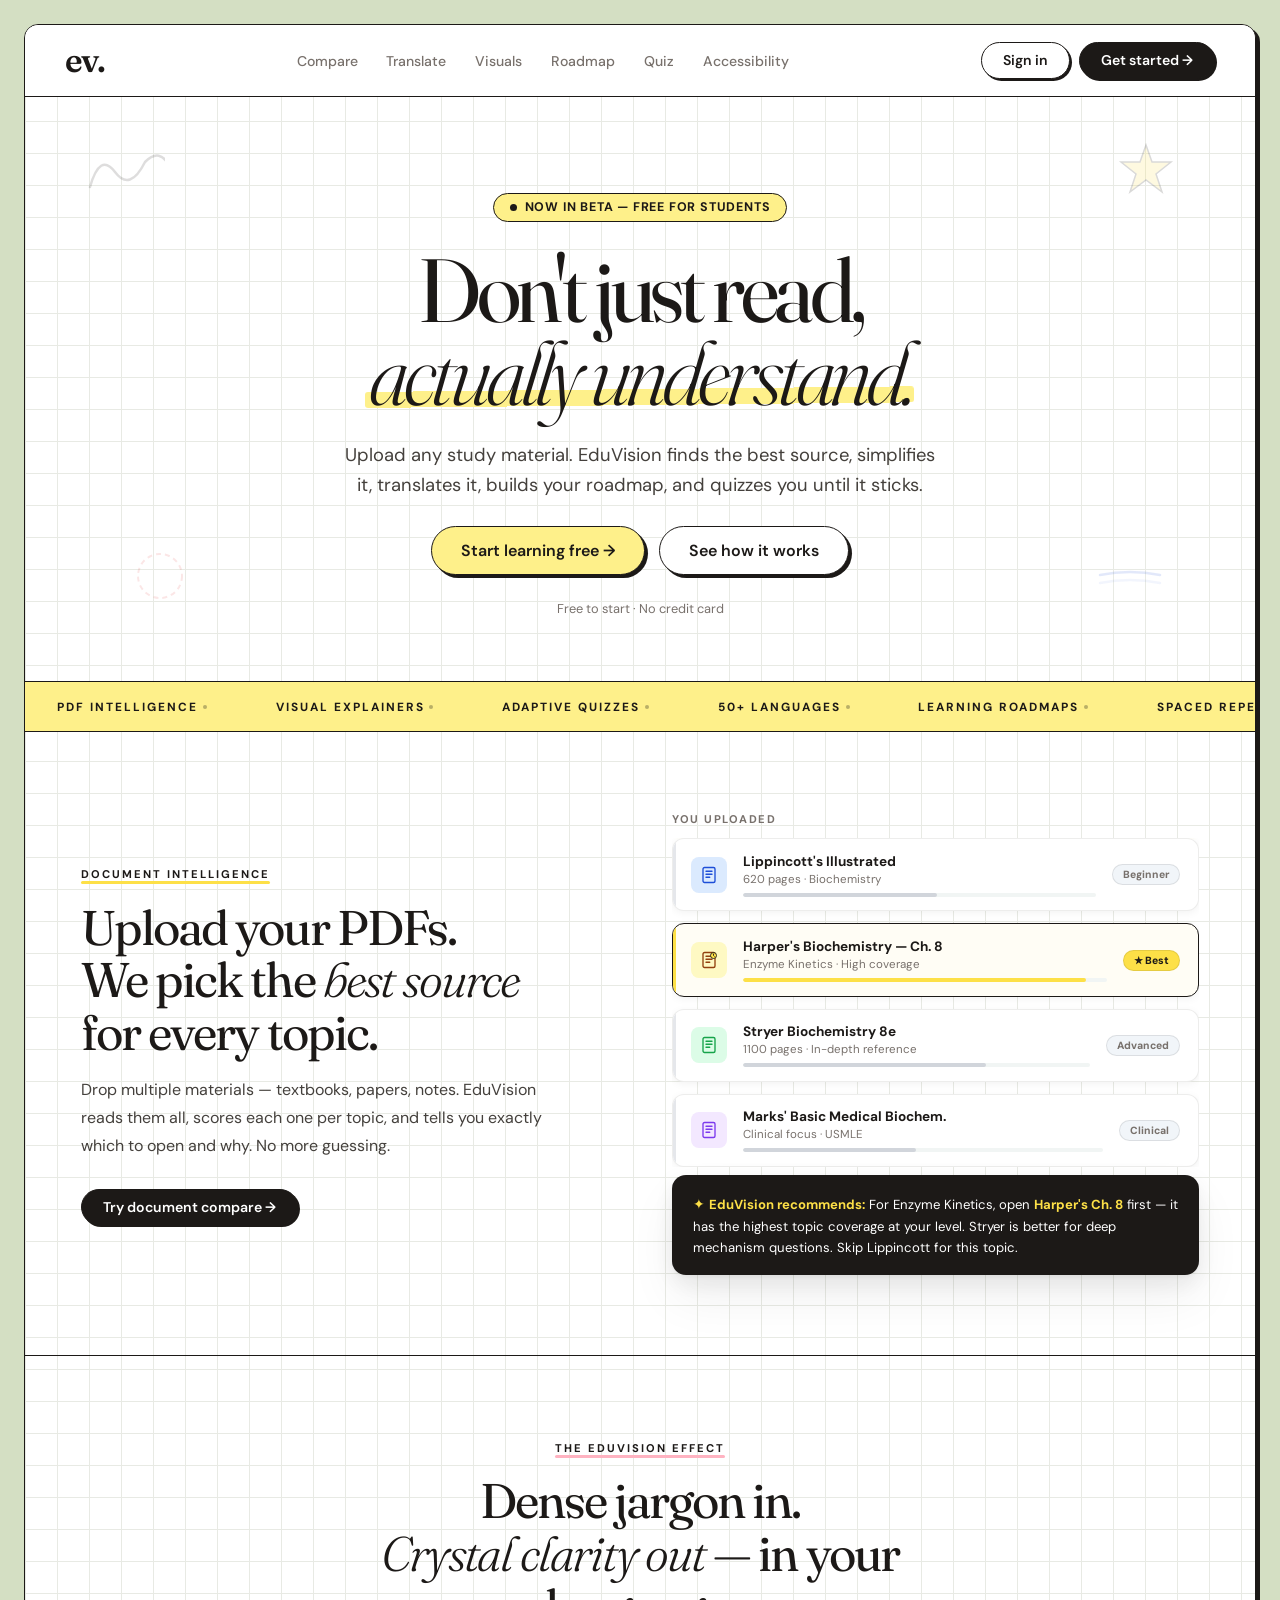
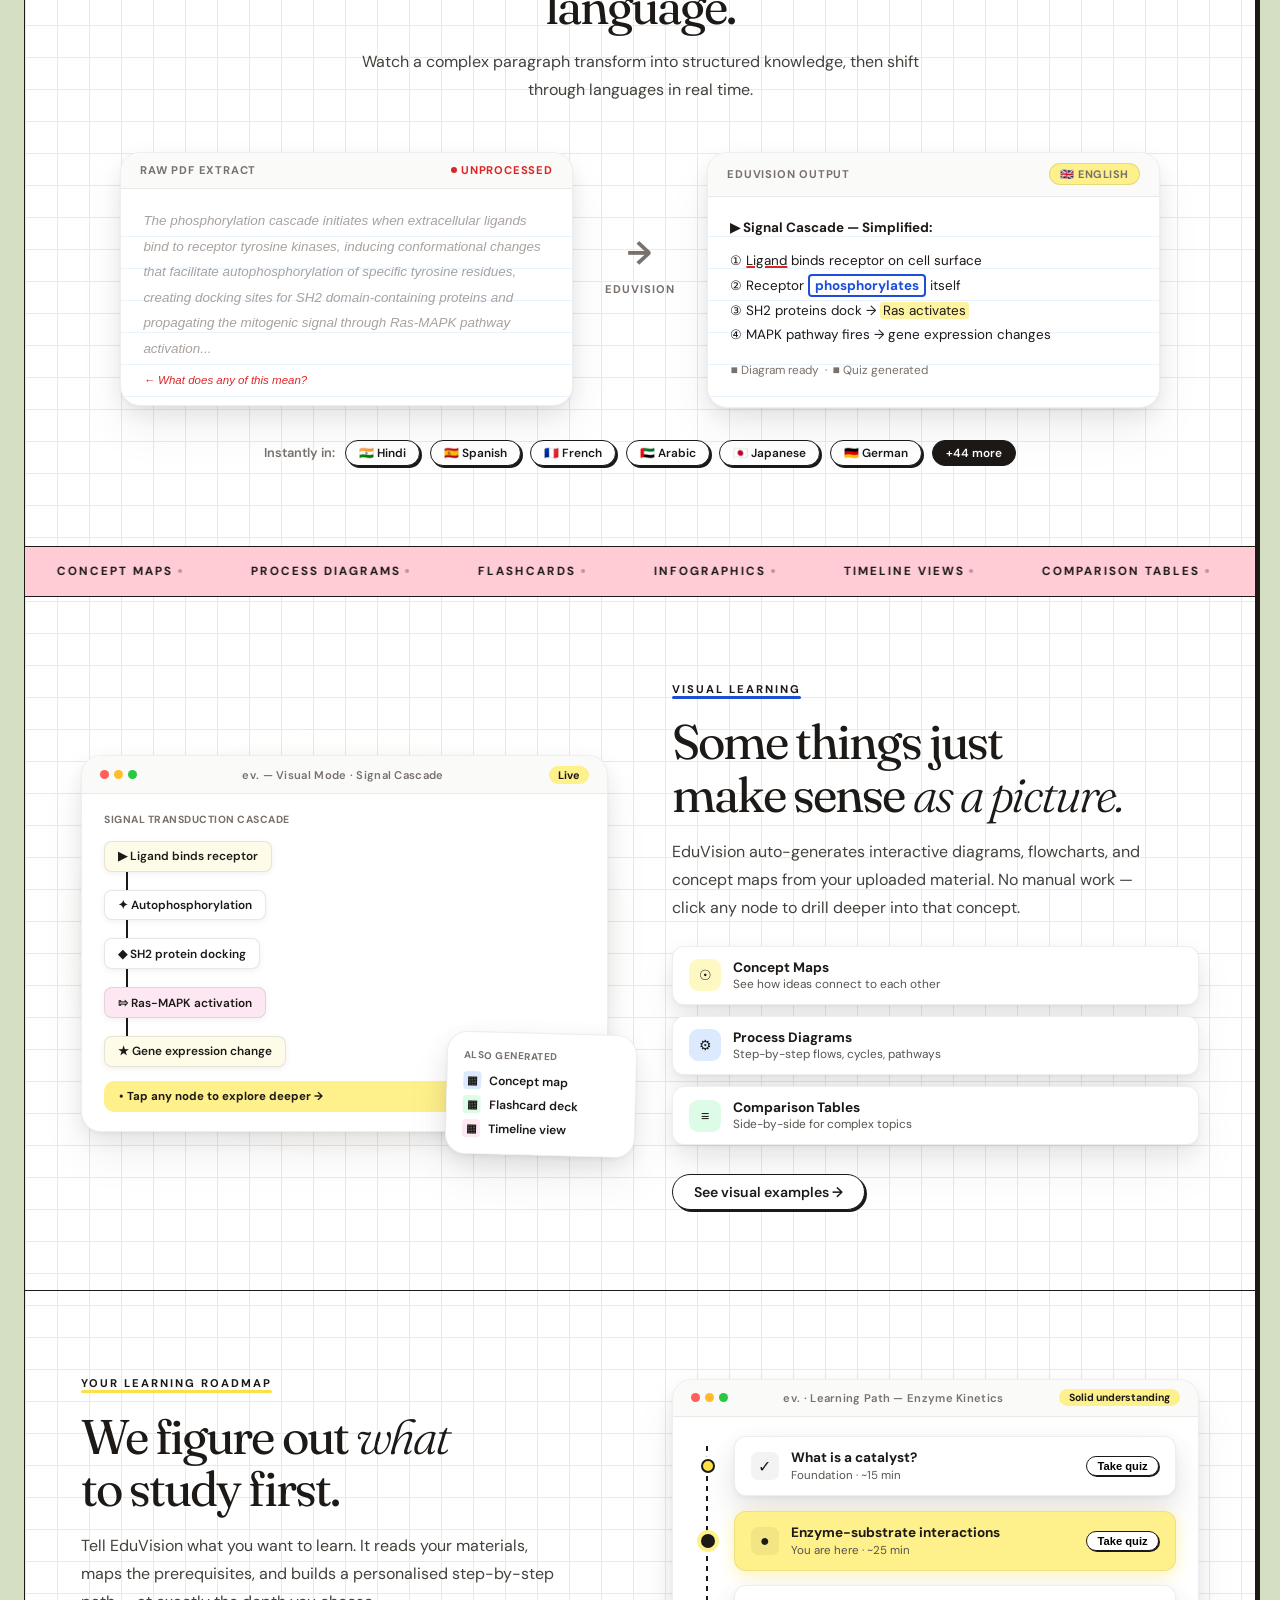
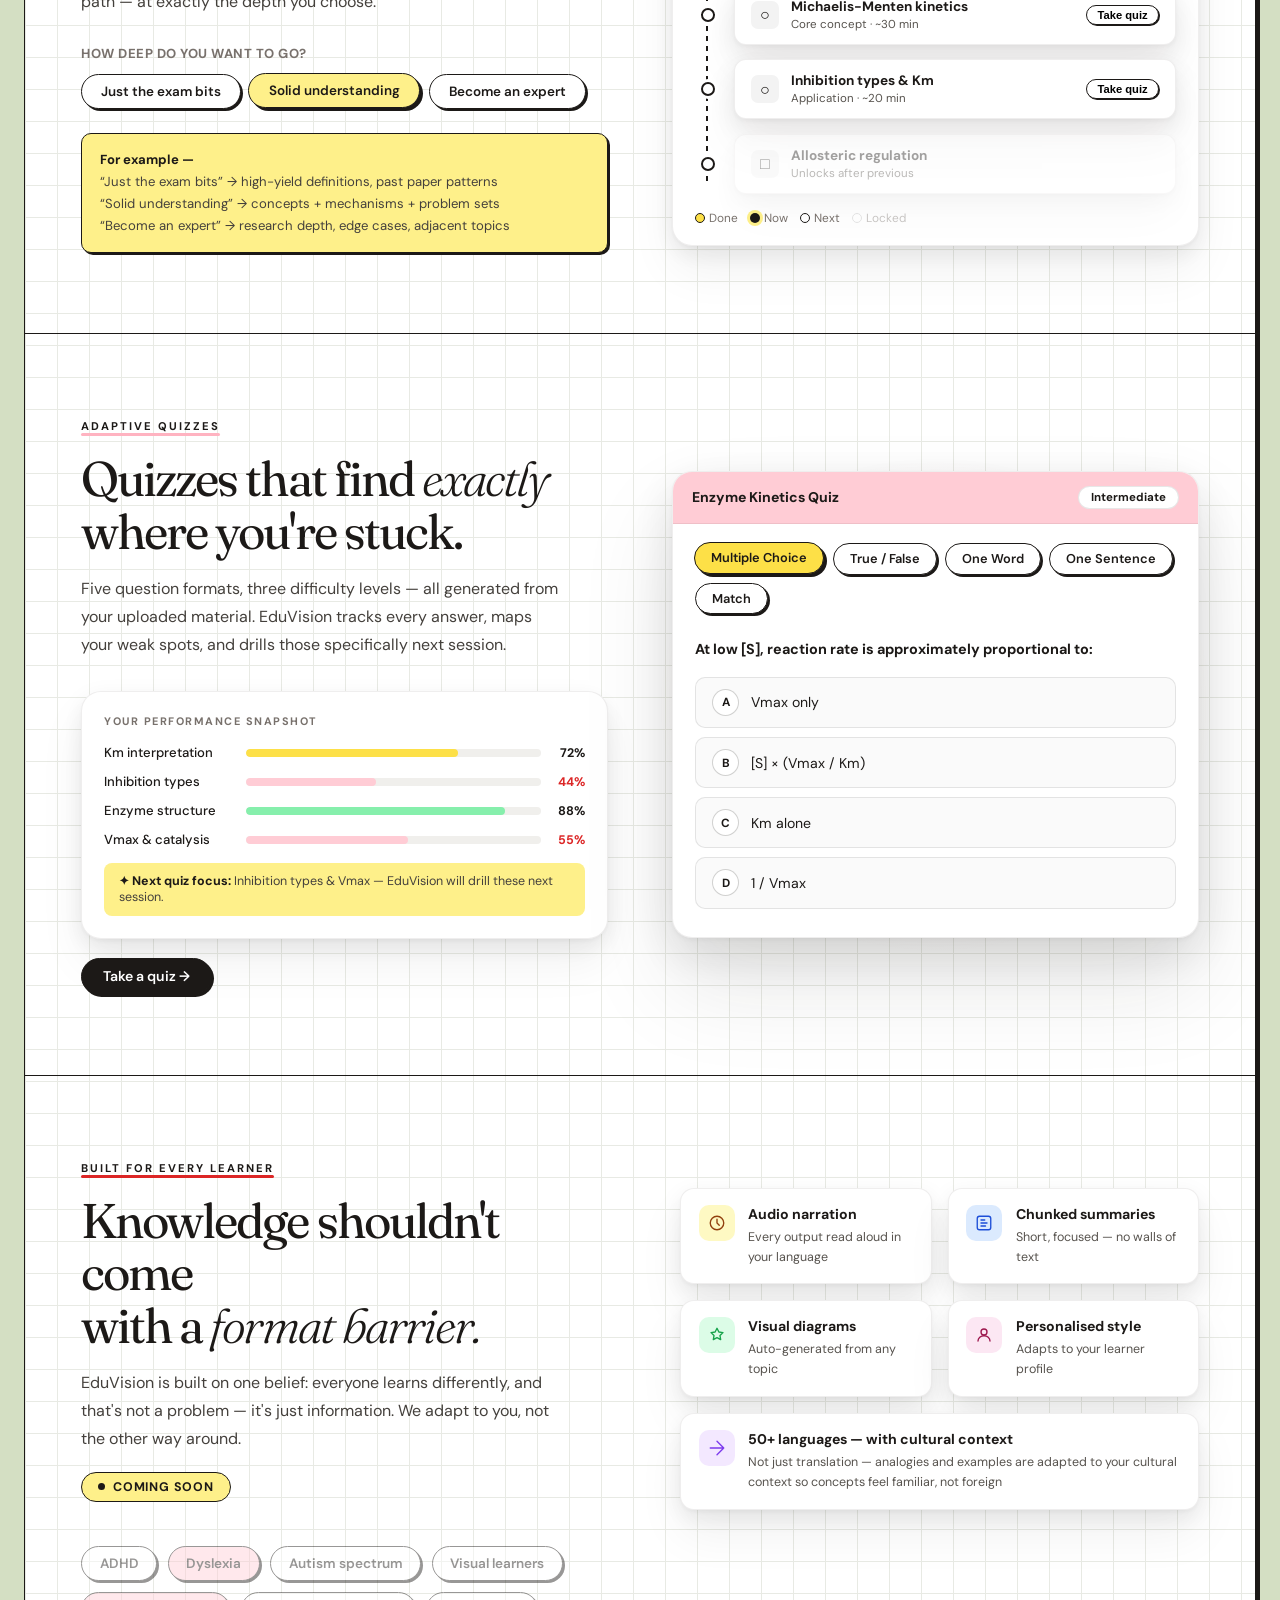
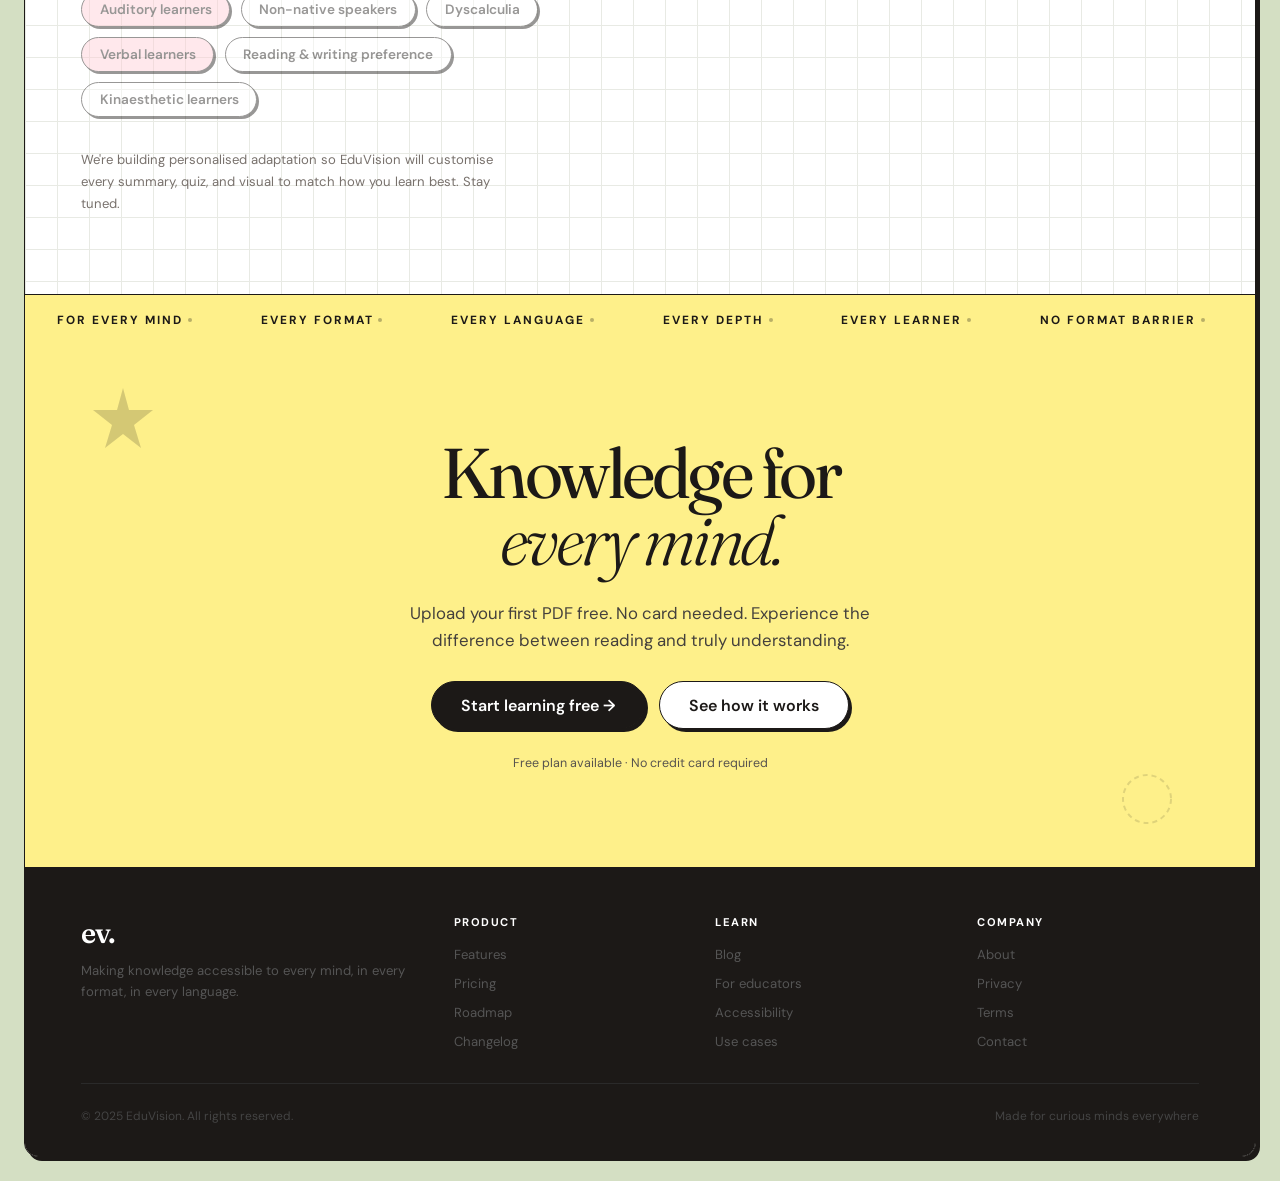
==== commit 36d97869: "feat: full-stack enhancements across auth, quiz, session, and frontend - auth: add token refresh, pa" ====
--- a/frontend/index.html
+++ b/frontend/index.html
@@ -1,85 +1,1056 @@
 <!DOCTYPE html>
 <html lang="en">
 <head>
-  <meta charset="UTF-8"/>
-  <meta name="viewport" content="width=device-width, initial-scale=1.0"/>
-  <title>ev. &mdash; Adaptive Learning</title>
-  <link href="https://fonts.googleapis.com/css2?family=DM+Sans:opsz,wght@9..40,400;9..40,500;9..40,600;9..40,700&family=Fraunces:opsz,ital,wght@9..144,0,300;9..144,0,400;9..144,0,600;9..144,1,300;9..144,1,400&display=swap" rel="stylesheet"/>
-  <link rel="stylesheet" href="styles/main.css"/>
-  <link rel="stylesheet" href="styles/app.css"/>
+<meta charset="UTF-8"/>
+<meta name="viewport" content="width=device-width,initial-scale=1.0"/>
+<title>ev. — Learn Without Limits</title>
+<link href="https://fonts.googleapis.com/css2?family=DM+Sans:opsz,wght@9..40,400;9..40,500;9..40,600;9..40,700&family=Fraunces:opsz,ital,wght@9..144,0,300;9..144,0,400;9..144,0,600;9..144,1,300;9..144,1,400&display=swap" rel="stylesheet"/>
+<style>
+/* ── TOKENS ── */
+:root{
+  --bg:#fff;--bg-out:#d4dfc3;--grid:#e8eae4;--ink:#1c1917;
+  --accent:#ffccd5;--accent-h:#ffb3c1;--yellow:#fef08a;--yellow-d:#fde047;
+  --muted:#44403c;--muted2:#78716c;--muted3:#57534e;
+  --green:#16a34a;--green-lt:#dcfce7;--red:#dc2626;--blue:#1d4ed8;
+  --sh-card:0 2px 4px rgba(28,25,23,.04),0 8px 24px rgba(28,25,23,.08),0 24px 48px rgba(28,25,23,.06);
+  --sh-float:0 2px 4px rgba(28,25,23,.04),0 16px 48px rgba(28,25,23,.12),0 48px 96px rgba(28,25,23,.10);
+  --r:20px;
+}
+*,*::before,*::after{box-sizing:border-box;margin:0;padding:0;}
+html{scroll-behavior:smooth;}
+::-webkit-scrollbar{width:8px;}
+::-webkit-scrollbar-track{background:var(--bg-out);}
+::-webkit-scrollbar-thumb{background:var(--accent);border-radius:4px;}
+body{font-family:"DM Sans",sans-serif;background:var(--bg-out);color:var(--ink);padding:1.5rem;overflow-x:hidden;}
+
+/* ── CANVAS ── */
+.canvas{
+  max-width:1360px;margin:0 auto;
+  background-color:var(--bg);
+  background-image:linear-gradient(var(--grid) 1px,transparent 1px),linear-gradient(90deg,var(--grid) 1px,transparent 1px);
+  background-size:32px 32px;
+  border:1.5px solid var(--ink);box-shadow:4px 4px 0 var(--ink);
+  border-radius:14px;overflow:hidden;position:relative;
+}
+
+/* ── NAV ── */
+nav{display:flex;align-items:center;justify-content:space-between;padding:.9rem 2.5rem;border-bottom:1.5px solid var(--ink);background:rgba(255,255,255,.96);backdrop-filter:blur(14px);position:sticky;top:0;z-index:300;}
+.logo{font-family:"Fraunces",serif;font-weight:600;font-size:2.1rem;letter-spacing:-.05em;color:var(--ink);text-decoration:none;transition:opacity .2s;}
+.logo:hover{opacity:.7;}
+.nav-links{display:flex;gap:1.8rem;list-style:none;}
+.nav-links a{font-size:.88rem;font-weight:500;color:var(--muted2);text-decoration:none;transition:color .15s;position:relative;}
+.nav-links a::after{content:'';position:absolute;left:0;bottom:-2px;width:0;height:2px;background:var(--yellow-d);transition:width .2s;}
+.nav-links a:hover{color:var(--ink);}
+.nav-links a:hover::after{width:100%;}
+.nav-cta{display:flex;gap:.6rem;}
+
+/* ── BUTTONS ── */
+.btn{font-family:"DM Sans",sans-serif;font-weight:600;font-size:.88rem;padding:.52rem 1.3rem;border-radius:999px;border:1.5px solid var(--ink);background:#fff;color:var(--ink);cursor:pointer;text-decoration:none;box-shadow:2px 2px 0 var(--ink);transition:transform .14s,box-shadow .14s,background .14s;display:inline-flex;align-items:center;gap:.35rem;}
+.btn:hover{transform:translate(-2px,-2px);box-shadow:4px 4px 0 var(--ink);background:var(--accent);}
+.btn-dark{background:var(--ink);color:#fff;}
+.btn-dark:hover{background:var(--muted);box-shadow:4px 4px 0 var(--accent);transform:translate(-2px,-2px);}
+.btn-yellow{background:var(--yellow);}
+.btn-yellow:hover{background:var(--yellow-d);box-shadow:4px 4px 0 var(--ink);transform:translate(-2px,-2px);}
+.btn-lg{font-size:1rem;padding:.8rem 1.8rem;box-shadow:3px 3px 0 var(--ink);}
+
+/* ── LAYOUT ── */
+section{border-bottom:1.5px solid var(--ink);position:relative;overflow:visible;}
+.pad{padding:5rem 3.5rem;}
+.split{display:grid;grid-template-columns:1fr 1fr;gap:4rem;align-items:center;}
+.tag{display:inline-block;font-size:.7rem;font-weight:700;letter-spacing:2px;text-transform:uppercase;margin-bottom:1.2rem;color:var(--ink);}
+.ub{position:relative;display:inline-block;}
+.ub::after{content:'';position:absolute;left:0;bottom:-3px;width:100%;height:3px;border-radius:2px;}
+.ub-y::after{background:var(--yellow-d);}
+.ub-p::after{background:var(--accent-h);}
+.ub-r::after{background:var(--red);}
+.ub-b::after{background:var(--blue);}
+.sh2{font-family:"Fraunces",serif;font-weight:400;font-size:clamp(2.2rem,3.8vw,3.2rem);letter-spacing:-.04em;line-height:1.08;margin-bottom:1.1rem;}
+.sh2 em{font-style:italic;font-weight:300;}
+.sp{font-size:1rem;color:var(--muted);line-height:1.75;max-width:480px;}
+
+/* ── FLAT FLOATING PANEL (Wispr style) ── */
+.panel{background:#fff;border-radius:var(--r);box-shadow:var(--sh-card);overflow:hidden;border:1px solid rgba(28,25,23,.07);transition:box-shadow .3s,transform .3s;}
+.panel:hover{box-shadow:var(--sh-float);transform:translateY(-3px);}
+.panel.tilt-r{transform:rotate(1.5deg);}
+.panel.tilt-r:hover{transform:rotate(1.5deg) translateY(-4px);box-shadow:var(--sh-float);}
+.panel.tilt-l{transform:rotate(-1.5deg);}
+.panel.tilt-l:hover{transform:rotate(-1.5deg) translateY(-4px);box-shadow:var(--sh-float);}
+.panel-bar{display:flex;align-items:center;justify-content:space-between;padding:.6rem 1.1rem;border-bottom:1px solid rgba(28,25,23,.07);background:#fafaf9;}
+.pbar-dots{display:flex;gap:5px;}
+.pbar-dot{width:9px;height:9px;border-radius:50%;}
+.pbar-dot.r{background:#ff5f57;}.pbar-dot.y{background:#febc2e;}.pbar-dot.g{background:#28c840;}
+.pbar-title{font-size:.7rem;font-weight:600;color:var(--muted2);letter-spacing:.3px;}
+.panel-body{padding:1.2rem 1.4rem;}
+
+/* ── MARQUEE ── */
+.mq{overflow:hidden;white-space:nowrap;border-bottom:1.5px solid var(--ink);height:50px;display:flex;align-items:center;}
+.mq.yellow{background:var(--yellow);}
+.mq.pink{background:var(--accent);}
+.mq-track{display:inline-flex;align-items:center;white-space:nowrap;will-change:transform;}
+.mq-track.L{animation:mqL var(--d,38s) linear infinite;}
+.mq-track.R{animation:mqR var(--d,38s) linear infinite;}
+@keyframes mqL{from{transform:translateX(0)}to{transform:translateX(-50%)}}
+@keyframes mqR{from{transform:translateX(-50%)}to{transform:translateX(0)}}
+.mq-item{display:inline-flex;align-items:center;font-size:.74rem;font-weight:700;letter-spacing:2px;text-transform:uppercase;color:var(--ink);padding:0 2rem;flex-shrink:0;}
+.mq-sep{display:inline-block;width:4px;height:4px;border-radius:50%;background:var(--ink);opacity:.3;margin:0 .3rem;flex-shrink:0;}
+
+/* ── DOODLES ── */
+.doodle{position:absolute;pointer-events:none;user-select:none;}
+.float{animation:floatAnim var(--fd,4s) ease-in-out infinite;animation-delay:var(--fdelay,0s);}
+@keyframes floatAnim{0%,100%{transform:translateY(0) rotate(var(--fr,0deg))}50%{transform:translateY(-10px) rotate(var(--fr,0deg))}}
+
+/* ── SCROLL REVEAL ── */
+.reveal{opacity:0;transform:translateY(28px);transition:opacity .7s ease,transform .7s ease;}
+.reveal.vis{opacity:1;transform:none;}
+.reveal-l{opacity:0;transform:translateX(-28px);transition:opacity .7s ease,transform .7s ease;}
+.reveal-l.vis{opacity:1;transform:none;}
+.reveal-r{opacity:0;transform:translateX(28px);transition:opacity .7s ease,transform .7s ease;}
+.reveal-r.vis{opacity:1;transform:none;}
+
+/* ────────────────────────────────────────
+   HERO
+──────────────────────────────────────── */
+.hero{padding:6rem 3.5rem 4rem;text-align:center;display:flex;flex-direction:column;align-items:center;gap:1.6rem;border-bottom:1.5px solid var(--ink);position:relative;}
+.hero h1{font-family:"Fraunces",serif;font-weight:400;font-size:clamp(3.2rem,7vw,6.5rem);line-height:.93;letter-spacing:-.05em;max-width:900px;}
+.hero h1 em{font-style:italic;font-weight:300;}
+.hero-hl{position:relative;display:inline-block;z-index:0;}
+.hero-hl::before{content:'';position:absolute;left:-4px;bottom:6px;width:calc(100% + 8px);height:16px;background:var(--yellow);z-index:-1;transform:rotate(-.6deg) scaleX(0);transform-origin:left;border-radius:3px;animation:hlGrow 1s .8s ease forwards;}
+@keyframes hlGrow{to{transform:rotate(-.6deg) scaleX(1)}}
+.hero-sub{font-size:1.15rem;color:var(--muted);max-width:590px;line-height:1.65;}
+.hero-badge{display:inline-flex;align-items:center;gap:.5rem;background:var(--yellow);border:1.5px solid var(--ink);border-radius:999px;padding:.35rem 1rem;font-size:.78rem;font-weight:700;letter-spacing:.8px;text-transform:uppercase;animation:badgeFloat 3s ease-in-out infinite;}
+@keyframes badgeFloat{0%,100%{transform:translateY(0)}50%{transform:translateY(-5px)}}
+.bdot{width:7px;height:7px;border-radius:50%;background:var(--ink);animation:blink 2s infinite;display:inline-block;}
+@keyframes blink{0%,100%{opacity:1}50%{opacity:.2}}
+
+/* ────────────────────────────────────────
+   S1 — PDF COMPARISON (before/after style)
+   Instead of scattered cluster, show a clear
+   split: left = multiple docs listed, right = ev. picks the best and why
+──────────────────────────────────────── */
+.doc-list{display:flex;flex-direction:column;gap:.75rem;}
+.doc-item{
+  display:flex;align-items:center;gap:1rem;
+  padding:.85rem 1.1rem;
+  background:#fff;border-radius:12px;
+  border:1px solid rgba(28,25,23,.08);
+  box-shadow:0 2px 8px rgba(28,25,23,.05);
+  cursor:default;
+  transition:transform .2s,box-shadow .2s,border-color .2s;
+  position:relative;overflow:hidden;
+}
+.doc-item::before{content:'';position:absolute;left:0;top:0;bottom:0;width:3px;border-radius:3px 0 0 3px;transition:background .3s;}
+.doc-item:hover{transform:translateX(4px);box-shadow:0 4px 16px rgba(28,25,23,.10);}
+.doc-item.best{border-color:var(--ink);background:#fffdf5;}
+.doc-item.best::before{background:var(--yellow-d);}
+.doc-item:not(.best)::before{background:#e5e7eb;}
+.doc-icon{width:36px;height:36px;border-radius:8px;display:flex;align-items:center;justify-content:center;flex-shrink:0;}
+.doc-info{flex:1;}
+.doc-name{font-weight:700;font-size:.85rem;}
+.doc-sub{font-size:.72rem;color:var(--muted2);margin-top:2px;}
+.doc-badge{font-size:.65rem;font-weight:800;padding:3px 10px;border-radius:999px;white-space:nowrap;border:1px solid rgba(28,25,23,.1);}
+.doc-badge.best{background:var(--yellow-d);color:var(--ink);}
+.doc-badge.mid{background:#f1f5f9;color:var(--muted2);}
+.doc-coverage{height:4px;border-radius:2px;margin-top:6px;background:#f1f5f4;overflow:hidden;}
+.doc-coverage-fill{height:100%;border-radius:2px;background:var(--yellow-d);transition:width 1.4s cubic-bezier(.22,1,.36,1);}
+.doc-item:not(.best) .doc-coverage-fill{background:#d1d5db;}
+
+/* EV insight card */
+.ev-insight{
+  background:var(--ink);color:#fff;border-radius:14px;padding:1.1rem 1.3rem;
+  margin-top:.5rem;font-size:.82rem;line-height:1.6;
+  box-shadow:var(--sh-card);
+  opacity:0;animation:fadeUp .6s 2s ease both;
+}
+.ev-insight strong{color:var(--yellow-d);}
+.ev-star{color:var(--yellow-d);font-size:.9rem;}
+@keyframes fadeUp{from{opacity:0;transform:translateY(10px)}to{opacity:1;transform:none}}
+
+/* scan line */
+.scan-wrap{position:relative;overflow:hidden;}
+.scan-line{position:absolute;left:0;right:0;height:2px;top:0;background:linear-gradient(90deg,transparent,var(--yellow-d),transparent);animation:scanDown 4s 1s ease-in-out infinite;pointer-events:none;}
+@keyframes scanDown{0%{top:0;opacity:0}5%{opacity:.8}90%{opacity:.3}100%{top:100%;opacity:0}}
+
+/* ────────────────────────────────────────
+   S2 — TRANSFORMATION + LANGUAGE
+──────────────────────────────────────── */
+.transform-grid{display:grid;grid-template-columns:1fr auto 1fr;gap:2rem;align-items:start;max-width:1040px;margin:0 auto;}
+.notebook-panel{background:#fff;border-radius:var(--r);box-shadow:var(--sh-card);overflow:hidden;border:1px solid rgba(28,25,23,.07);transition:box-shadow .3s;}
+.notebook-panel:hover{box-shadow:var(--sh-float);}
+.notebook-lines{position:absolute;inset:0;background-image:repeating-linear-gradient(transparent,transparent 31px,rgba(147,197,253,.2) 31px,rgba(147,197,253,.2) 32px);background-position:0 52px;pointer-events:none;}
+.nb-header{display:flex;align-items:center;justify-content:space-between;padding:.65rem 1.2rem;border-bottom:1px solid rgba(28,25,23,.07);background:#fafaf9;font-size:.7rem;font-weight:700;letter-spacing:.8px;text-transform:uppercase;color:var(--muted2);position:relative;z-index:1;}
+.nb-body{padding:1.2rem 1.4rem;position:relative;z-index:1;min-height:210px;}
+.lang-badge{display:inline-flex;align-items:center;gap:.4rem;background:var(--yellow);border-radius:999px;padding:3px 10px;font-size:.68rem;font-weight:700;letter-spacing:.5px;text-transform:uppercase;border:1px solid rgba(28,25,23,.1);transition:all .3s cubic-bezier(.34,1.56,.64,1);}
+.ob{display:none;animation:fadeSlide .45s cubic-bezier(.34,1.56,.64,1) both;}
+.ob.active{display:block;}
+@keyframes fadeSlide{from{opacity:0;transform:translateY(10px)}to{opacity:1;transform:none}}
+.r-ul{text-decoration:underline;text-decoration-color:var(--red);text-decoration-thickness:2px;}
+.b-box{border:2px solid var(--blue);border-radius:4px;padding:1px 5px;color:var(--blue);font-weight:700;}
+.hl-run{background:rgba(254,240,138,.8);border-radius:3px;padding:0 3px;}
+.arrow-bounce{font-size:2rem;animation:arrBounce 1.2s ease-in-out infinite;display:block;}
+@keyframes arrBounce{0%,100%{transform:translateX(0)}50%{transform:translateX(8px)}}
+
+/* ────────────────────────────────────────
+   S3 — VISUALS
+──────────────────────────────────────── */
+.diagram-node{display:flex;align-items:center;gap:.5rem;padding:.4rem .8rem;border-radius:8px;font-size:.74rem;font-weight:600;border:1px solid rgba(28,25,23,.1);width:fit-content;opacity:0;transform:scale(.85);transition:opacity .4s,transform .4s;background:#fff;box-shadow:0 2px 6px rgba(28,25,23,.06);}
+.diagram-node.show{opacity:1;transform:scale(1);}
+.diagram-node.yl{background:#fefce8;}.diagram-node.pk{background:#fce7f3;}
+.diagram-node:hover{transform:scale(1.04)!important;box-shadow:0 4px 12px rgba(28,25,23,.12);}
+.diagram-line{width:2px;height:18px;background:var(--ink);margin-left:22px;transform:scaleY(0);transform-origin:top;transition:transform .3s;}
+.diagram-line.show{transform:scaleY(1);}
+
+/* ────────────────────────────────────────
+   S4 — ROADMAP
+──────────────────────────────────────── */
+.depth-tabs{display:flex;gap:.5rem;margin-bottom:1.5rem;flex-wrap:wrap;}
+.depth-tab{padding:.5rem 1.2rem;border-radius:999px;border:1.5px solid var(--ink);background:#fff;font-size:.84rem;font-weight:600;cursor:pointer;box-shadow:2px 2px 0 var(--ink);transition:all .18s;}
+.depth-tab:hover{background:#fafaf9;transform:translate(-1px,-1px);box-shadow:3px 3px 0 var(--ink);}
+.depth-tab.active{background:var(--yellow);box-shadow:3px 3px 0 var(--ink);transform:translate(-1px,-1px);}
+.rm-wrap{position:relative;padding-left:2.4rem;}
+.rm-wrap::before{content:'';position:absolute;left:11px;top:10px;bottom:10px;width:2px;background:repeating-linear-gradient(to bottom,var(--ink) 0,var(--ink) 5px,transparent 5px,transparent 10px);}
+.rs{position:relative;margin-bottom:.9rem;opacity:0;transform:translateX(-12px);transition:opacity .35s,transform .35s;}
+.rs.vis{opacity:1;transform:none;}
+.rs-dot{position:absolute;left:-2.05rem;top:50%;transform:translateY(-50%);width:14px;height:14px;border-radius:50%;border:2px solid var(--ink);background:#fff;box-shadow:0 0 0 3px #fff;transition:all .3s;}
+.rs.done .rs-dot{background:var(--yellow-d);}
+.rs.now .rs-dot{background:var(--ink);box-shadow:0 0 0 4px var(--yellow);}
+.rs-card{background:#fff;border-radius:12px;padding:.75rem 1rem;font-size:.85rem;display:flex;align-items:center;gap:.75rem;box-shadow:var(--sh-card);border:1px solid rgba(28,25,23,.07);transition:transform .2s,box-shadow .2s;}
+.rs-card:hover{transform:translateX(4px);box-shadow:var(--sh-float);}
+.rs.now .rs-card{background:var(--yellow);box-shadow:0 4px 16px rgba(253,224,71,.4);}
+.rs.locked .rs-card{opacity:.4;}
+.rs-ico{font-size:1rem;flex-shrink:0;width:28px;height:28px;border-radius:7px;display:flex;align-items:center;justify-content:center;background:rgba(28,25,23,.05);}
+.rs-label{font-weight:700;font-size:.85rem;}
+.rs-sub{font-size:.72rem;color:var(--muted3);margin-top:2px;}
+/* Quiz CTA within each roadmap step */
+.rs-quiz-btn{
+  margin-left:auto;font-size:.7rem;font-weight:700;padding:3px 10px;
+  border-radius:999px;border:1.5px solid var(--ink);
+  background:#fff;cursor:pointer;
+  box-shadow:1px 1px 0 var(--ink);
+  transition:all .15s;white-space:nowrap;flex-shrink:0;
+}
+.rs-quiz-btn:hover{background:var(--yellow);transform:translate(-1px,-1px);box-shadow:2px 2px 0 var(--ink);}
+.rs.locked .rs-quiz-btn{display:none;}
+
+/* ────────────────────────────────────────
+   S5 — QUIZ (fully interactive)
+──────────────────────────────────────── */
+.qformat-tabs{display:flex;gap:.5rem;flex-wrap:wrap;margin-bottom:1.5rem;}
+.qf-tab{padding:.4rem 1rem;border-radius:999px;border:1.5px solid var(--ink);background:#fff;font-size:.8rem;font-weight:600;cursor:pointer;box-shadow:2px 2px 0 var(--ink);transition:all .15s;}
+.qf-tab:hover{background:#fafaf9;transform:translate(-1px,-1px);box-shadow:3px 3px 0 var(--ink);}
+.qf-tab.active{background:var(--yellow-d);box-shadow:3px 3px 0 var(--ink);transform:translate(-1px,-1px);}
+
+.quiz-panel{background:#fff;border-radius:var(--r);box-shadow:var(--sh-float);overflow:hidden;border:1px solid rgba(28,25,23,.07);transition:box-shadow .3s;}
+.quiz-header{background:var(--accent);padding:.85rem 1.2rem;display:flex;justify-content:space-between;align-items:center;border-bottom:1px solid rgba(28,25,23,.07);}
+.quiz-body{padding:1.2rem 1.4rem;}
+
+/* MCQ */
+.qopt{display:flex;align-items:center;gap:.75rem;padding:.7rem 1rem;border-radius:10px;margin-bottom:.55rem;font-size:.88rem;cursor:pointer;transition:all .15s;border:1.5px solid rgba(28,25,23,.1);background:#fafafa;}
+.qopt:hover{background:#f5f5f4;border-color:var(--ink);transform:translateX(3px);}
+.qopt.correct{background:var(--green-lt);border-color:var(--green);font-weight:600;animation:correctPop .4s cubic-bezier(.34,1.56,.64,1);}
+.qopt.wrong{background:#fee2e2;border-color:var(--red);}
+.qcirc{width:27px;height:27px;border-radius:50%;border:1.5px solid rgba(28,25,23,.2);background:#fff;display:flex;align-items:center;justify-content:center;font-size:.74rem;font-weight:700;flex-shrink:0;}
+.correct .qcirc{background:var(--green);color:#fff;border-color:var(--green);}
+@keyframes correctPop{from{transform:scale(.96)}to{transform:scale(1)}}
+
+/* True/False */
+.tf-opts{display:flex;gap:1rem;margin-top:1rem;}
+.tf-btn{flex:1;padding:1.2rem;border-radius:12px;border:1.5px solid rgba(28,25,23,.12);background:#fafafa;font-size:1rem;font-weight:700;cursor:pointer;transition:all .2s;display:flex;align-items:center;justify-content:center;gap:.5rem;}
+.tf-btn:hover{transform:translateY(-3px);box-shadow:0 6px 20px rgba(28,25,23,.1);}
+.tf-btn.tf-true:hover{background:var(--green-lt);border-color:var(--green);}
+.tf-btn.tf-false:hover{background:#fee2e2;border-color:var(--red);}
+.tf-btn.selected-t{background:var(--green-lt);border-color:var(--green);color:var(--green);}
+.tf-btn.selected-f{background:#fee2e2;border-color:var(--red);color:var(--red);}
+
+/* One Word */
+.ow-input{width:100%;margin-top:1rem;padding:.85rem 1.1rem;border-radius:10px;border:1.5px solid rgba(28,25,23,.15);font-family:"DM Sans",sans-serif;font-size:1rem;outline:none;transition:border-color .2s,box-shadow .2s;}
+.ow-input:focus{border-color:var(--ink);box-shadow:0 0 0 3px rgba(28,25,23,.08);}
+.ow-submit{margin-top:.75rem;width:100%;}
+
+/* One Sentence */
+.os-textarea{width:100%;margin-top:1rem;padding:.85rem 1.1rem;border-radius:10px;border:1.5px solid rgba(28,25,23,.15);font-family:"DM Sans",sans-serif;font-size:.9rem;outline:none;resize:vertical;min-height:80px;transition:border-color .2s,box-shadow .2s;}
+.os-textarea:focus{border-color:var(--ink);box-shadow:0 0 0 3px rgba(28,25,23,.08);}
+
+/* Match */
+.match-grid{display:grid;grid-template-columns:1fr 1fr;gap:.75rem;margin-top:1rem;}
+.match-col{display:flex;flex-direction:column;gap:.5rem;}
+.match-item{padding:.65rem .9rem;border-radius:8px;font-size:.82rem;font-weight:600;border:1.5px solid rgba(28,25,23,.1);background:#fff;cursor:pointer;transition:all .2s;}
+.match-item:hover{border-color:var(--ink);background:#fffdf5;transform:scale(1.02);}
+.match-item.selected{background:var(--yellow);border-color:var(--ink);}
+.match-item.matched{background:var(--green-lt);border-color:var(--green);cursor:default;}
+
+/* Feedback box */
+.q-feedback{margin-top:.8rem;border-radius:10px;padding:.7rem 1rem;font-size:.82rem;font-weight:600;display:none;}
+.q-feedback.show{display:block;animation:fadeSlide .35s ease both;}
+.q-feedback.correct{background:var(--green-lt);color:var(--green);}
+.q-feedback.wrong{background:#fee2e2;color:var(--red);}
+
+/* Weak area bars */
+.w-row{display:flex;align-items:center;gap:.75rem;margin-bottom:.75rem;font-size:.82rem;}
+.w-lbl{width:130px;font-weight:500;flex-shrink:0;}
+.w-bg{flex:1;height:8px;background:#f0efec;border-radius:999px;overflow:hidden;}
+.w-bar{height:100%;border-radius:999px;width:0;transition:width 1.4s cubic-bezier(.22,1,.36,1);}
+.w-pct{width:32px;text-align:right;font-size:.78rem;font-weight:700;}
+
+/* ────────────────────────────────────────
+   S6 — ACCESSIBILITY — inclusive tag cloud
+──────────────────────────────────────── */
+.learner-cloud{display:flex;flex-wrap:wrap;gap:.65rem;margin:2rem 0;}
+.learner-tag{
+  padding:.5rem 1.1rem;border-radius:999px;
+  border:1.5px solid var(--ink);background:#fff;
+  font-size:.85rem;font-weight:600;
+  box-shadow:2px 2px 0 var(--ink);
+  cursor:default;
+  transition:transform .15s,box-shadow .15s,background .15s;
+}
+.learner-tag:hover{transform:translate(-2px,-2px);box-shadow:4px 4px 0 var(--ink);background:var(--yellow);}
+.learner-tag.pink{background:var(--accent);}
+.learner-tag.pink:hover{background:var(--accent-h);}
+
+.access-features{display:grid;grid-template-columns:1fr 1fr;gap:1rem;margin-top:2rem;}
+.af-item{display:flex;align-items:flex-start;gap:.85rem;padding:1rem 1.1rem;background:#fff;border-radius:14px;box-shadow:var(--sh-card);border:1px solid rgba(28,25,23,.07);transition:transform .2s,box-shadow .2s;}
+.af-item:hover{transform:translateY(-3px);box-shadow:var(--sh-float);}
+.af-icon{width:36px;height:36px;border-radius:10px;display:flex;align-items:center;justify-content:center;flex-shrink:0;font-size:1.1rem;}
+.af-title{font-weight:700;font-size:.88rem;margin-bottom:.3rem;}
+.af-desc{font-size:.78rem;color:var(--muted3);line-height:1.6;}
+
+/* ── CTA ── */
+.cta{padding:6rem 3.5rem;text-align:center;display:flex;flex-direction:column;align-items:center;gap:1.6rem;background:var(--yellow);border-top:1.5px solid var(--ink);position:relative;overflow:hidden;}
+.cta-h{font-family:"Fraunces",serif;font-weight:400;font-size:clamp(2.8rem,5.5vw,5rem);letter-spacing:-.05em;line-height:.95;}
+.cta-h em{font-style:italic;font-weight:300;}
+
+/* ── FOOTER ── */
+footer{background:var(--ink);padding:3rem 3.5rem 2rem;}
+.ft{display:grid;grid-template-columns:1.5fr 1fr 1fr 1fr;gap:2.5rem;padding-bottom:2rem;border-bottom:1px solid #2a2a2a;margin-bottom:1.5rem;}
+.ft-brand{font-family:"Fraunces",serif;font-size:1.8rem;font-weight:600;color:#fff;letter-spacing:-.05em;margin-bottom:.6rem;}
+.ft-tag{font-size:.82rem;color:#555;line-height:1.6;}
+.ft-col h4{font-size:.7rem;font-weight:700;letter-spacing:1.5px;text-transform:uppercase;color:#fff;margin-bottom:.9rem;}
+.ft-col ul{list-style:none;display:flex;flex-direction:column;gap:.5rem;}
+.ft-col a{font-size:.82rem;color:#555;text-decoration:none;transition:color .15s;}
+.ft-col a:hover{color:#bbb;}
+.ft-bot{display:flex;justify-content:space-between;font-size:.75rem;color:#444;}
+</style>
 </head>
 <body>
-  <div class="canvas">
-
-    <!-- ══ GLOBAL LOADER ══ -->
-    <div class="ev-loader-overlay" id="globalLoader" style="display:none">
-      <div class="ev-loader">ev.</div>
-      <div class="ev-loader-sub" id="loaderMsg">Loading&hellip;</div>
-      <div class="ev-loader-steps" id="loaderSteps"></div>
-    </div>
-
-    <!-- ══ LANDING / AUTH VIEW ══ -->
-    <div class="auth-view" id="authView">
-      <div class="auth-card panel no-hover" style="padding:2.5rem">
-
-        <!-- Hero -->
-        <div style="text-align:center;margin-bottom:2rem">
-          <div class="auth-logo" style="margin-bottom:.5rem">ev.</div>
-          <div style="font-family:'Fraunces',serif;font-style:italic;font-weight:300;font-size:1.1rem;color:var(--muted);margin-bottom:.5rem">
-            Upload any PDF. Actually understand it.
-          </div>
-          <div style="font-size:.88rem;color:var(--muted2);line-height:1.6">
-            AI-powered summaries, adaptive quizzes, and personalized roadmaps.
-          </div>
-        </div>
-
-        <!-- Google Sign-In Button -->
-        <button class="google-btn" onclick="googleLogin()">
-          <svg viewBox="0 0 24 24" width="20" height="20">
-            <path d="M22.56 12.25c0-.78-.07-1.53-.2-2.25H12v4.26h5.92c-.26 1.37-1.04 2.53-2.21 3.31v2.77h3.57c2.08-1.92 3.28-4.74 3.28-8.09z" fill="#4285F4"/>
-            <path d="M12 23c2.97 0 5.46-.98 7.28-2.66l-3.57-2.77c-.98.66-2.23 1.06-3.71 1.06-2.86 0-5.29-1.93-6.16-4.53H2.18v2.84C3.99 20.53 7.7 23 12 23z" fill="#34A853"/>
-            <path d="M5.84 14.09c-.22-.66-.35-1.36-.35-2.09s.13-1.43.35-2.09V7.07H2.18C1.43 8.55 1 10.22 1 12s.43 3.45 1.18 4.93l3.66-2.84z" fill="#FBBC05"/>
-            <path d="M12 5.38c1.62 0 3.06.56 4.21 1.64l3.15-3.15C17.45 2.09 14.97 1 12 1 7.7 1 3.99 3.47 2.18 7.07l3.66 2.84c.87-2.6 3.3-4.53 6.16-4.53z" fill="#EA4335"/>
-          </svg>
-          Continue with Google
-        </button>
-
-        <!-- Divider -->
-        <div class="auth-divider">or</div>
-
-        <!-- Dev-Login Fallback Button -->
-        <button class="btn btn-dark" style="width:100%;justify-content:center;padding:.85rem" onclick="demoLogin()">
-          Try the demo &rarr;
-        </button>
-
-        <!-- Privacy Note -->
-        <div class="auth-note">
-          Your data is encrypted and never used for AI training.
-        </div>
-
-      </div>
-    </div>
-
-  </div><!-- /canvas -->
-
-  <!-- Footer -->
-  <div style="text-align:center;padding:1rem;font-size:.78rem;color:var(--muted2)">
-    ev. &mdash; Learn smarter.
-  </div>
-
-  <!-- Scripts — order matters -->
-  <script src="js/api.js"></script>
-  <script src="js/app.js"></script>
-  <script src="js/auth.js"></script>
-  <script>
-    // Auto-redirect to app.html if already authenticated
-    (function() {
-      const token = localStorage.getItem('ev_token');
-      const user = JSON.parse(localStorage.getItem('ev_user') || 'null');
-      if (token && user) {
-        window.location.href = 'app.html';
-      }
-    })();
-  </script>
+<div class="canvas">
+
+<!-- ── NAV ── -->
+<nav>
+  <a href="#" class="logo">ev.</a>
+  <ul class="nav-links">
+    <li><a href="#s1">Compare</a></li>
+    <li><a href="#s2">Translate</a></li>
+    <li><a href="#s3">Visuals</a></li>
+    <li><a href="#s4">Roadmap</a></li>
+    <li><a href="#s5">Quiz</a></li>
+    <li><a href="#s6">Accessibility</a></li>
+  </ul>
+  <div class="nav-cta">
+    <a href="app.html" class="btn">Sign in</a>
+    <a href="app.html" class="btn btn-dark">Get started &rarr;</a>
+  </div>
+</nav>
+
+<!-- ── HERO ── -->
+<section class="hero">
+  <!-- doodles -->
+  <svg class="doodle float" style="top:50px;left:60px;width:80px;opacity:.14;--fr:-5deg;--fd:5s" viewBox="0 0 80 50" fill="none"><path d="M5 40 Q15 5 30 25 Q45 45 60 15 Q75 0 85 20" stroke="#1c1917" stroke-width="2.5" stroke-linecap="round"/></svg>
+  <svg class="doodle float" style="top:45px;right:80px;width:58px;opacity:.16;--fr:15deg;--fd:6s;--fdelay:-2s" viewBox="0 0 58 58"><polygon points="29,3 35,20 54,20 39,32 45,50 29,38 13,50 19,32 4,20 23,20" fill="#fde047" stroke="#1c1917" stroke-width="1.5"/></svg>
+  <svg class="doodle" style="bottom:80px;left:110px;width:50px;opacity:.11" viewBox="0 0 50 50" fill="none"><circle cx="25" cy="25" r="22" stroke="#dc2626" stroke-width="2" stroke-dasharray="5 4"/></svg>
+  <svg class="doodle float" style="bottom:90px;right:90px;width:70px;opacity:.12;--fr:0deg;--fd:4.5s;--fdelay:-1s" viewBox="0 0 70 24" fill="none"><path d="M5 8 Q35 2 65 8" stroke="#1d4ed8" stroke-width="2.5" stroke-linecap="round"/><path d="M5 16 Q35 10 65 16" stroke="#1d4ed8" stroke-width="2.5" stroke-linecap="round" opacity=".45"/></svg>
+
+  <div class="hero-badge"><span class="bdot"></span> Now in Beta &mdash; Free for students</div>
+  <h1>Don't just read,<br/><span class="hero-hl"><em>actually understand.</em></span></h1>
+  <p class="hero-sub">Upload any study material. EduVision finds the best source, simplifies it, translates it, builds your roadmap, and quizzes you until it sticks.</p>
+  <div style="display:flex;gap:.9rem;flex-wrap:wrap;justify-content:center">
+    <a href="app.html" class="btn btn-yellow btn-lg">Start learning free &rarr;</a>
+    <a href="#s1" class="btn btn-lg">See how it works</a>
+  </div>
+  <p style="font-size:.8rem;color:var(--muted2)">Free to start &middot; No credit card</p>
+</section>
+
+<!-- ── MARQUEE 1 ── -->
+<div class="mq yellow">
+  <div class="mq-track L" style="--d:36s">
+    <span class="mq-item">PDF Intelligence<span class="mq-sep"></span></span><span class="mq-item">Visual Explainers<span class="mq-sep"></span></span><span class="mq-item">Adaptive Quizzes<span class="mq-sep"></span></span><span class="mq-item">50+ Languages<span class="mq-sep"></span></span><span class="mq-item">Learning Roadmaps<span class="mq-sep"></span></span><span class="mq-item">Spaced Repetition<span class="mq-sep"></span></span><span class="mq-item">Weak Area Detection<span class="mq-sep"></span></span><span class="mq-item">All Learner Types<span class="mq-sep"></span></span><span class="mq-item">PDF Intelligence<span class="mq-sep"></span></span><span class="mq-item">Visual Explainers<span class="mq-sep"></span></span><span class="mq-item">Adaptive Quizzes<span class="mq-sep"></span></span><span class="mq-item">50+ Languages<span class="mq-sep"></span></span><span class="mq-item">Learning Roadmaps<span class="mq-sep"></span></span><span class="mq-item">Spaced Repetition<span class="mq-sep"></span></span><span class="mq-item">Weak Area Detection<span class="mq-sep"></span></span><span class="mq-item">All Learner Types<span class="mq-sep"></span></span>
+  </div>
+</div>
+
+<!-- ══════════════════════════════════════
+  S1 — PDF COMPARISON
+  Clear: left = your uploaded docs, right = EV's verdict
+══════════════════════════════════════ -->
+<section id="s1">
+  <div class="pad split">
+    <div class="reveal-l">
+      <span class="tag"><span class="ub ub-y">Document Intelligence</span></span>
+      <h2 class="sh2">Upload your PDFs.<br/>We pick the <em>best source</em><br/>for every topic.</h2>
+      <p class="sp" style="margin-bottom:1.8rem">Drop multiple materials &mdash; textbooks, papers, notes. EduVision reads them all, scores each one per topic, and tells you exactly which to open and why. No more guessing.</p>
+      <a href="app.html" class="btn btn-dark">Try document compare &rarr;</a>
+    </div>
+
+    <div class="reveal-r">
+      <!-- Input: list of uploaded docs -->
+      <div style="margin-bottom:.75rem;font-size:.7rem;font-weight:700;letter-spacing:1.5px;text-transform:uppercase;color:var(--muted2)">You uploaded</div>
+      <div class="scan-wrap doc-list" style="position:relative">
+        <div class="scan-line"></div>
+
+        <div class="doc-item">
+          <div class="doc-icon" style="background:#dbeafe">
+            <svg width="18" height="18" fill="none" viewBox="0 0 24 24"><rect x="4" y="2" width="16" height="20" rx="2" stroke="#1d4ed8" stroke-width="1.8"/><path d="M8 7h8M8 11h8M8 15h5" stroke="#1d4ed8" stroke-width="1.8" stroke-linecap="round"/></svg>
+          </div>
+          <div class="doc-info">
+            <div class="doc-name">Lippincott's Illustrated</div>
+            <div class="doc-sub">620 pages &middot; Biochemistry</div>
+            <div class="doc-coverage"><div class="doc-coverage-fill" data-w="55" style="width:0%"></div></div>
+          </div>
+          <span class="doc-badge mid">Beginner</span>
+        </div>
+
+        <div class="doc-item best">
+          <div class="doc-icon" style="background:#fef9c3">
+            <svg width="18" height="18" fill="none" viewBox="0 0 24 24"><rect x="4" y="2" width="16" height="20" rx="2" stroke="#92400e" stroke-width="1.8"/><path d="M8 7h8M8 11h8M8 15h5" stroke="#92400e" stroke-width="1.8" stroke-linecap="round"/><circle cx="18" cy="6" r="4" fill="#fde047" stroke="#1c1917" stroke-width="1.2"/><path d="M18 4v2l1 1" stroke="#1c1917" stroke-width="1.2" stroke-linecap="round"/></svg>
+          </div>
+          <div class="doc-info">
+            <div class="doc-name">Harper's Biochemistry &mdash; Ch. 8</div>
+            <div class="doc-sub">Enzyme Kinetics &middot; High coverage</div>
+            <div class="doc-coverage"><div class="doc-coverage-fill" data-w="94" style="width:0%"></div></div>
+          </div>
+          <span class="doc-badge best">&#9733; Best</span>
+        </div>
+
+        <div class="doc-item">
+          <div class="doc-icon" style="background:#dcfce7">
+            <svg width="18" height="18" fill="none" viewBox="0 0 24 24"><rect x="4" y="2" width="16" height="20" rx="2" stroke="#16a34a" stroke-width="1.8"/><path d="M8 7h8M8 11h8M8 15h5" stroke="#16a34a" stroke-width="1.8" stroke-linecap="round"/></svg>
+          </div>
+          <div class="doc-info">
+            <div class="doc-name">Stryer Biochemistry 8e</div>
+            <div class="doc-sub">1100 pages &middot; In-depth reference</div>
+            <div class="doc-coverage"><div class="doc-coverage-fill" data-w="70" style="width:0%"></div></div>
+          </div>
+          <span class="doc-badge mid">Advanced</span>
+        </div>
+
+        <div class="doc-item">
+          <div class="doc-icon" style="background:#f3e8ff">
+            <svg width="18" height="18" fill="none" viewBox="0 0 24 24"><rect x="4" y="2" width="16" height="20" rx="2" stroke="#7c3aed" stroke-width="1.8"/><path d="M8 7h8M8 11h8M8 15h5" stroke="#7c3aed" stroke-width="1.8" stroke-linecap="round"/></svg>
+          </div>
+          <div class="doc-info">
+            <div class="doc-name">Marks' Basic Medical Biochem.</div>
+            <div class="doc-sub">Clinical focus &middot; USMLE</div>
+            <div class="doc-coverage"><div class="doc-coverage-fill" data-w="48" style="width:0%"></div></div>
+          </div>
+          <span class="doc-badge mid">Clinical</span>
+        </div>
+      </div>
+
+      <!-- EV verdict -->
+      <div class="ev-insight">
+        <span class="ev-star">&#10022;</span> <strong>EduVision recommends:</strong> For Enzyme Kinetics, open <strong>Harper's Ch. 8</strong> first &mdash; it has the highest topic coverage at your level. Stryer is better for deep mechanism questions. Skip Lippincott for this topic.
+      </div>
+    </div>
+  </div>
+</section>
+
+<!-- ══════════════════════════════════════
+  S2 — TRANSFORMATION + LANGUAGE
+══════════════════════════════════════ -->
+<section id="s2">
+  <div class="pad">
+    <div style="text-align:center;margin-bottom:3rem" class="reveal">
+      <span class="tag"><span class="ub ub-p">The EduVision Effect</span></span>
+      <h2 class="sh2" style="max-width:700px;margin:0 auto 1rem">Dense jargon in.<br/><em>Crystal clarity out</em> &mdash; in your language.</h2>
+      <p class="sp" style="max-width:560px;margin:0 auto">Watch a complex paragraph transform into structured knowledge, then shift through languages in real time.</p>
+    </div>
+
+    <div class="transform-grid">
+      <div class="notebook-panel reveal-l" style="position:relative">
+        <div class="notebook-lines"></div>
+        <div class="nb-header">
+          <span>Raw PDF Extract</span>
+          <span style="color:var(--red);font-weight:700;display:flex;align-items:center;gap:4px"><span style="width:6px;height:6px;border-radius:50%;background:var(--red);display:inline-block"></span> Unprocessed</span>
+        </div>
+        <div class="nb-body">
+          <p style="font-size:.84rem;line-height:1.9;color:#a8a29e;font-style:italic">The phosphorylation cascade initiates when extracellular ligands bind to receptor tyrosine kinases, inducing conformational changes that facilitate autophosphorylation of specific tyrosine residues, creating docking sites for SH2 domain-containing proteins and propagating the mitogenic signal through Ras-MAPK pathway activation...</p>
+          <div style="margin-top:.8rem;font-size:.72rem;color:var(--red);font-style:italic">← What does any of this mean?</div>
+        </div>
+      </div>
+
+      <div style="display:flex;flex-direction:column;align-items:center;gap:.5rem;padding-top:5rem;color:var(--muted2);font-size:.7rem;font-weight:700;letter-spacing:1px;text-transform:uppercase" class="reveal">
+        <span class="arrow-bounce">&rarr;</span>
+        <span>EduVision</span>
+      </div>
+
+      <div class="notebook-panel reveal-r" style="position:relative">
+        <div class="notebook-lines"></div>
+        <div class="nb-header">
+          <span>EduVision Output</span>
+          <span class="lang-badge" id="langBadge">&#127468;&#127463; English</span>
+        </div>
+        <div class="nb-body">
+          <div class="ob active" id="ob1" style="font-size:.84rem;line-height:1.85">
+            <p style="font-weight:700;margin-bottom:.5rem">&#x25B6; Signal Cascade &mdash; Simplified:</p>
+            <p>&#9312; <span class="r-ul">Ligand</span> binds receptor on cell surface</p>
+            <p>&#9313; Receptor <span class="b-box">phosphorylates</span> itself</p>
+            <p>&#9314; SH2 proteins dock &rarr; <span class="hl-run">Ras activates</span></p>
+            <p>&#9315; MAPK pathway fires &rarr; gene expression changes</p>
+            <p style="margin-top:.7rem;font-size:.74rem;color:var(--muted2)">&#x25A0; Diagram ready &nbsp;&middot;&nbsp; &#x25A0; Quiz generated</p>
+          </div>
+          <div class="ob" id="ob2" style="font-size:.84rem;line-height:1.85">
+            <p style="font-weight:700;margin-bottom:.5rem">&#x25B6; &#x0938;&#x0902;&#x0915;&#x0947;&#x0924; &#x0915;&#x0948;&#x0938;&#x094D;&#x0915;&#x0947;&#x0921; &mdash; &#x0938;&#x0930;&#x0932; &#x0930;&#x0942;&#x092A; &#x092E;&#x0947;&#x0902;:</p>
+            <p>&#9312; <span class="r-ul">&#x0932;&#x093F;&#x0917;&#x0948;&#x0902;&#x0921;</span> &#x0915;&#x094B;&#x0936;&#x093F;&#x0915;&#x093E; &#x0938;&#x0924;&#x0939; &#x092A;&#x0930; &#x0930;&#x093F;&#x0938;&#x0947;&#x092A;&#x094D;&#x091F;&#x0930; &#x0938;&#x0947; &#x091C;&#x0941;&#x095C;&#x0924;&#x093E; &#x0939;&#x0948;</p>
+            <p>&#9313; &#x0930;&#x093F;&#x0938;&#x0947;&#x092A;&#x094D;&#x091F;&#x0930; <span class="b-box">&#x092B;&#x093C;&#x0949;&#x0938;&#x094D;&#x092B;&#x094B;&#x0930;&#x0940;&#x0932;&#x0947;&#x091F;</span> &#x0939;&#x094B;&#x0924;&#x093E; &#x0939;&#x0948;</p>
+            <p>&#9314; SH2 &#x092A;&#x094D;&#x0930;&#x094B;&#x091F;&#x0940;&#x0928; &rarr; <span class="hl-run">Ras &#x0938;&#x0915;&#x094D;&#x0930;&#x093F;&#x092F;</span></p>
+            <p>&#9315; MAPK &rarr; &#x091C;&#x0940;&#x0928; &#x0905;&#x092D;&#x093F;&#x0935;&#x094D;&#x092F;&#x0915;&#x094D;&#x0924;&#x093F; &#x092C;&#x0926;&#x0932;&#x0924;&#x0940; &#x0939;&#x0948;</p>
+            <p style="margin-top:.7rem;font-size:.74rem;color:var(--muted2)">&#x25A0; &#x091A;&#x093F;&#x0924;&#x094D;&#x0930; &#x0924;&#x0948;&#x092F;&#x093E;&#x0930; &nbsp;&middot;&nbsp; &#x25A0; &#x092A;&#x094D;&#x0930;&#x0936;&#x094D;&#x0928;&#x094B;&#x0924;&#x094D;&#x0924;&#x0930;&#x0940; &#x0924;&#x0948;&#x092F;&#x093E;&#x0930;</p>
+          </div>
+          <div class="ob" id="ob3" style="font-size:.84rem;line-height:1.85">
+            <p style="font-weight:700;margin-bottom:.5rem">&#x25B6; Cascada de se&ntilde;alizaci&oacute;n &mdash; Simplificada:</p>
+            <p>&#9312; El <span class="r-ul">ligando</span> se une al receptor</p>
+            <p>&#9313; El receptor se <span class="b-box">autofosforila</span></p>
+            <p>&#9314; Prote&iacute;nas SH2 &rarr; <span class="hl-run">Ras se activa</span></p>
+            <p>&#9315; Ruta MAPK &rarr; regulaci&oacute;n g&eacute;nica</p>
+            <p style="margin-top:.7rem;font-size:.74rem;color:var(--muted2)">&#x25A0; Diagrama listo &nbsp;&middot;&nbsp; &#x25A0; Quiz generado</p>
+          </div>
+          <div class="ob" id="ob4" style="font-size:.84rem;line-height:1.85;direction:rtl;text-align:right">
+            <p style="font-weight:700;margin-bottom:.5rem">&#x25B6; &#x633;&#x644;&#x633;&#x644;&#x629; &#x627;&#x644;&#x625;&#x634;&#x627;&#x631;&#x627;&#x62A; &mdash; &#x645;&#x628;&#x633;&#x651;&#x637;&#x629;:</p>
+            <p>&#9312; <span class="r-ul">&#x627;&#x644;&#x631;&#x627;&#x628;&#x637;</span> &#x64A;&#x62A;&#x635;&#x644; &#x628;&#x627;&#x644;&#x645;&#x633;&#x62A;&#x642;&#x628;&#x644; &#x639;&#x644;&#x649; &#x627;&#x644;&#x62E;&#x644;&#x64A;&#x629;</p>
+            <p>&#9313; &#x627;&#x644;&#x645;&#x633;&#x62A;&#x642;&#x628;&#x644; <span class="b-box">&#x64A;&#x641;&#x633;&#x641;&#x631;</span> &#x646;&#x641;&#x633;&#x647; &#x62A;&#x644;&#x642;&#x627;&#x626;&#x64A;&#x64B;&#x627;</p>
+            <p>&#9314; &#x628;&#x631;&#x648;&#x62A;&#x64A;&#x646;&#x627;&#x62A; SH2 &rarr; <span class="hl-run">Ras &#x64A;&#x646;&#x634;&#x651;&#x637;</span></p>
+            <p>&#9315; &#x645;&#x633;&#x627;&#x631; MAPK &rarr; &#x62A;&#x646;&#x638;&#x64A;&#x645; &#x627;&#x644;&#x62C;&#x64A;&#x646;&#x627;&#x62A;</p>
+          </div>
+          <div class="ob" id="ob5" style="font-size:.84rem;line-height:1.85">
+            <p style="font-weight:700;margin-bottom:.5rem">&#x25B6; &#x30B7;&#x30B0;&#x30CA;&#x30EB;&#x30AB;&#x30B9;&#x30B1;&#x30FC;&#x30C9; &mdash; &#x308F;&#x304B;&#x308A;&#x3084;&#x3059;&#x304F;:</p>
+            <p>&#9312; <span class="r-ul">&#x30EA;&#x30AC;&#x30F3;&#x30C9;</span>&#x304C;&#x53D7;&#x5BB9;&#x4F53;&#x306B;&#x7D50;&#x5408;</p>
+            <p>&#9313; &#x53D7;&#x5BB9;&#x4F53;&#x304C;&#x81EA;&#x5DF1;<span class="b-box">&#x30EA;&#x30F3;&#x9178;&#x5316;</span></p>
+            <p>&#9314; SH2&#x30BF;&#x30F3;&#x30D1;&#x30AF; &rarr; <span class="hl-run">Ras&#x6D3B;&#x6027;&#x5316;</span></p>
+            <p>&#9315; MAPK&#x30B7;&#x30B0;&#x30CA;&#x30EB; &rarr; &#x9057;&#x4F1D;&#x5B50;&#x767A;&#x73FE;&#x5909;&#x5316;</p>
+          </div>
+        </div>
+      </div>
+    </div>
+
+    <!-- lang pills -->
+    <div style="display:flex;justify-content:center;gap:.6rem;margin-top:2rem;flex-wrap:wrap" class="reveal">
+      <span style="font-size:.8rem;font-weight:600;color:var(--muted2);align-self:center">Instantly in:</span>
+      <span style="background:#fff;border:1.5px solid var(--ink);border-radius:999px;padding:4px 13px;font-size:.74rem;font-weight:600;box-shadow:2px 2px 0 var(--ink);cursor:default;transition:all .15s" onmouseover="this.style.background='var(--yellow)'" onmouseout="this.style.background='#fff'">&#127470;&#127475; Hindi</span>
+      <span style="background:#fff;border:1.5px solid var(--ink);border-radius:999px;padding:4px 13px;font-size:.74rem;font-weight:600;box-shadow:2px 2px 0 var(--ink);cursor:default;transition:all .15s" onmouseover="this.style.background='var(--yellow)'" onmouseout="this.style.background='#fff'">&#127466;&#127480; Spanish</span>
+      <span style="background:#fff;border:1.5px solid var(--ink);border-radius:999px;padding:4px 13px;font-size:.74rem;font-weight:600;box-shadow:2px 2px 0 var(--ink);cursor:default;transition:all .15s" onmouseover="this.style.background='var(--yellow)'" onmouseout="this.style.background='#fff'">&#127467;&#127479; French</span>
+      <span style="background:#fff;border:1.5px solid var(--ink);border-radius:999px;padding:4px 13px;font-size:.74rem;font-weight:600;box-shadow:2px 2px 0 var(--ink);cursor:default;transition:all .15s" onmouseover="this.style.background='var(--yellow)'" onmouseout="this.style.background='#fff'">&#127462;&#127466; Arabic</span>
+      <span style="background:#fff;border:1.5px solid var(--ink);border-radius:999px;padding:4px 13px;font-size:.74rem;font-weight:600;box-shadow:2px 2px 0 var(--ink);cursor:default;transition:all .15s" onmouseover="this.style.background='var(--yellow)'" onmouseout="this.style.background='#fff'">&#127471;&#127477; Japanese</span>
+      <span style="background:#fff;border:1.5px solid var(--ink);border-radius:999px;padding:4px 13px;font-size:.74rem;font-weight:600;box-shadow:2px 2px 0 var(--ink);cursor:default;transition:all .15s" onmouseover="this.style.background='var(--yellow)'" onmouseout="this.style.background='#fff'">&#127465;&#127466; German</span>
+      <span style="background:var(--ink);color:#fff;border:1.5px solid var(--ink);border-radius:999px;padding:4px 13px;font-size:.74rem;font-weight:600">+44 more</span>
+    </div>
+  </div>
+</section>
+
+<!-- ── MARQUEE 2 ── -->
+<div class="mq pink">
+  <div class="mq-track R" style="--d:42s">
+    <span class="mq-item">Concept Maps<span class="mq-sep"></span></span><span class="mq-item">Process Diagrams<span class="mq-sep"></span></span><span class="mq-item">Flashcards<span class="mq-sep"></span></span><span class="mq-item">Infographics<span class="mq-sep"></span></span><span class="mq-item">Timeline Views<span class="mq-sep"></span></span><span class="mq-item">Comparison Tables<span class="mq-sep"></span></span><span class="mq-item">Mind Maps<span class="mq-sep"></span></span><span class="mq-item">Concept Maps<span class="mq-sep"></span></span><span class="mq-item">Process Diagrams<span class="mq-sep"></span></span><span class="mq-item">Flashcards<span class="mq-sep"></span></span><span class="mq-item">Infographics<span class="mq-sep"></span></span><span class="mq-item">Timeline Views<span class="mq-sep"></span></span><span class="mq-item">Comparison Tables<span class="mq-sep"></span></span><span class="mq-item">Mind Maps<span class="mq-sep"></span></span>
+  </div>
+</div>
+
+<!-- ══════════════════════════════════════
+  S3 — VISUALS
+══════════════════════════════════════ -->
+<section id="s3">
+  <div class="pad split">
+    <div style="position:relative" class="reveal-l">
+      <div style="position:absolute;inset:-30px;background:radial-gradient(ellipse at 50% 50%,rgba(254,240,138,.3) 0%,transparent 70%);pointer-events:none;border-radius:40px"></div>
+      <div class="panel" style="position:relative;z-index:1">
+        <div class="panel-bar">
+          <div class="pbar-dots"><div class="pbar-dot r"></div><div class="pbar-dot y"></div><div class="pbar-dot g"></div></div>
+          <span class="pbar-title">ev. &mdash; Visual Mode &middot; Signal Cascade</span>
+          <span style="font-size:.68rem;font-weight:700;background:var(--yellow);border-radius:999px;padding:2px 9px;color:var(--ink)">Live</span>
+        </div>
+        <div class="panel-body">
+          <p style="font-size:.65rem;color:var(--muted2);font-weight:700;letter-spacing:.5px;text-transform:uppercase;margin-bottom:.9rem">Signal Transduction Cascade</p>
+          <div id="diag"></div>
+          <div style="margin-top:.9rem;background:var(--yellow);border-radius:10px;padding:.5rem .9rem;font-size:.72rem;font-weight:700;color:var(--ink)">&#x2022; Tap any node to explore deeper &rarr;</div>
+        </div>
+      </div>
+      <!-- Second overlapping panel -->
+      <div class="panel tilt-r" style="position:absolute;bottom:-24px;right:-28px;width:190px;z-index:2;padding:1rem">
+        <p style="font-size:.62rem;font-weight:700;color:var(--muted2);text-transform:uppercase;letter-spacing:.5px;margin-bottom:.6rem">Also generated</p>
+        <div style="display:flex;flex-direction:column;gap:.4rem">
+          <div style="display:flex;align-items:center;gap:.5rem;font-size:.76rem;font-weight:600"><span style="width:18px;height:18px;border-radius:4px;background:#dbeafe;display:flex;align-items:center;justify-content:center;font-size:.7rem">&#x25A6;</span>Concept map</div>
+          <div style="display:flex;align-items:center;gap:.5rem;font-size:.76rem;font-weight:600"><span style="width:18px;height:18px;border-radius:4px;background:#dcfce7;display:flex;align-items:center;justify-content:center;font-size:.7rem">&#x25A6;</span>Flashcard deck</div>
+          <div style="display:flex;align-items:center;gap:.5rem;font-size:.76rem;font-weight:600"><span style="width:18px;height:18px;border-radius:4px;background:#fce7f3;display:flex;align-items:center;justify-content:center;font-size:.7rem">&#x25A6;</span>Timeline view</div>
+        </div>
+      </div>
+    </div>
+
+    <div class="reveal-r">
+      <span class="tag"><span class="ub ub-b">Visual Learning</span></span>
+      <h2 class="sh2">Some things just<br/>make sense <em>as a picture.</em></h2>
+      <p class="sp" style="margin-bottom:1.5rem">EduVision auto-generates interactive diagrams, flowcharts, and concept maps from your uploaded material. No manual work &mdash; click any node to drill deeper into that concept.</p>
+      <div style="display:flex;flex-direction:column;gap:.7rem;margin-bottom:1.8rem">
+        <div style="display:flex;align-items:center;gap:.75rem;padding:.75rem 1rem;background:#fff;border-radius:12px;box-shadow:var(--sh-card);border:1px solid rgba(28,25,23,.07);transition:transform .2s,box-shadow .2s;cursor:default" onmouseover="this.style.transform='translateX(4px)';this.style.boxShadow='var(--sh-float)'" onmouseout="this.style.transform='';this.style.boxShadow='var(--sh-card)'"><span style="width:32px;height:32px;border-radius:9px;background:#fef9c3;display:flex;align-items:center;justify-content:center;flex-shrink:0;font-size:.9rem">&#x2609;</span><div><div style="font-weight:700;font-size:.85rem">Concept Maps</div><div style="font-size:.74rem;color:var(--muted3)">See how ideas connect to each other</div></div></div>
+        <div style="display:flex;align-items:center;gap:.75rem;padding:.75rem 1rem;background:#fff;border-radius:12px;box-shadow:var(--sh-card);border:1px solid rgba(28,25,23,.07);transition:transform .2s,box-shadow .2s;cursor:default" onmouseover="this.style.transform='translateX(4px)';this.style.boxShadow='var(--sh-float)'" onmouseout="this.style.transform='';this.style.boxShadow='var(--sh-card)'"><span style="width:32px;height:32px;border-radius:9px;background:#dbeafe;display:flex;align-items:center;justify-content:center;flex-shrink:0;font-size:.9rem">&#x2699;</span><div><div style="font-weight:700;font-size:.85rem">Process Diagrams</div><div style="font-size:.74rem;color:var(--muted3)">Step-by-step flows, cycles, pathways</div></div></div>
+        <div style="display:flex;align-items:center;gap:.75rem;padding:.75rem 1rem;background:#fff;border-radius:12px;box-shadow:var(--sh-card);border:1px solid rgba(28,25,23,.07);transition:transform .2s,box-shadow .2s;cursor:default" onmouseover="this.style.transform='translateX(4px)';this.style.boxShadow='var(--sh-float)'" onmouseout="this.style.transform='';this.style.boxShadow='var(--sh-card)'"><span style="width:32px;height:32px;border-radius:9px;background:#dcfce7;display:flex;align-items:center;justify-content:center;flex-shrink:0;font-size:.9rem">&#x2261;</span><div><div style="font-weight:700;font-size:.85rem">Comparison Tables</div><div style="font-size:.74rem;color:var(--muted3)">Side-by-side for complex topics</div></div></div>
+      </div>
+      <a href="app.html" class="btn">See visual examples &rarr;</a>
+    </div>
+  </div>
+</section>
+
+<!-- ══════════════════════════════════════
+  S4 — ROADMAP + DEPTH
+══════════════════════════════════════ -->
+<section id="s4">
+  <div class="pad split">
+    <div class="reveal-l">
+      <span class="tag"><span class="ub ub-y">Your Learning Roadmap</span></span>
+      <h2 class="sh2">We figure out <em>what</em><br/>to study first.</h2>
+      <p class="sp" style="margin-bottom:1.8rem">Tell EduVision what you want to learn. It reads your materials, maps the prerequisites, and builds a personalised step-by-step path &mdash; at exactly the depth you choose.</p>
+
+      <p style="font-weight:700;font-size:.82rem;margin-bottom:.75rem;letter-spacing:.5px;text-transform:uppercase;color:var(--muted2)">How deep do you want to go?</p>
+      <div class="depth-tabs">
+        <div class="depth-tab" onclick="setDepth(0,this)">Just the exam bits</div>
+        <div class="depth-tab active" onclick="setDepth(1,this)">Solid understanding</div>
+        <div class="depth-tab" onclick="setDepth(2,this)">Become an expert</div>
+      </div>
+      <div style="background:var(--yellow);border-radius:10px;padding:.9rem 1.1rem;font-size:.82rem;line-height:1.7;color:var(--muted);border:1.5px solid var(--ink);box-shadow:2px 2px 0 var(--ink)">
+        <strong style="color:var(--ink)">For example &mdash;</strong><br/>
+        &ldquo;Just the exam bits&rdquo; &rarr; high-yield definitions, past paper patterns<br/>
+        &ldquo;Solid understanding&rdquo; &rarr; concepts + mechanisms + problem sets<br/>
+        &ldquo;Become an expert&rdquo; &rarr; research depth, edge cases, adjacent topics
+      </div>
+    </div>
+
+    <div class="reveal-r">
+      <div class="panel">
+        <div class="panel-bar">
+          <div class="pbar-dots"><div class="pbar-dot r"></div><div class="pbar-dot y"></div><div class="pbar-dot g"></div></div>
+          <span class="pbar-title">ev. &middot; Learning Path &mdash; Enzyme Kinetics</span>
+          <span id="depthBadge" style="background:var(--yellow);border-radius:999px;padding:2px 10px;font-size:.65rem;font-weight:700;color:var(--ink)">Solid understanding</span>
+        </div>
+        <div class="panel-body">
+          <div class="rm-wrap" id="roadmapTrack"></div>
+          <div style="margin-top:1rem;display:flex;gap:.75rem;font-size:.74rem;color:var(--muted2);flex-wrap:wrap">
+            <span style="display:flex;align-items:center;gap:4px"><span style="width:10px;height:10px;border-radius:50%;background:var(--yellow-d);border:1.5px solid var(--ink);display:inline-block"></span>Done</span>
+            <span style="display:flex;align-items:center;gap:4px"><span style="width:10px;height:10px;border-radius:50%;background:var(--ink);display:inline-block;box-shadow:0 0 0 3px var(--yellow)"></span>Now</span>
+            <span style="display:flex;align-items:center;gap:4px"><span style="width:10px;height:10px;border-radius:50%;background:#fff;border:1.5px solid var(--ink);display:inline-block"></span>Next</span>
+            <span style="display:flex;align-items:center;gap:4px;opacity:.4"><span style="width:10px;height:10px;border-radius:50%;background:#fff;border:1.5px solid #bbb;display:inline-block"></span>Locked</span>
+          </div>
+        </div>
+      </div>
+    </div>
+  </div>
+</section>
+
+<!-- ══════════════════════════════════════
+  S5 — QUIZ (fully interactive formats)
+══════════════════════════════════════ -->
+<section id="s5">
+  <div class="pad split" style="direction:rtl">
+    <div style="direction:ltr;position:relative" class="reveal-l">
+      <div style="position:absolute;inset:-20px;background:radial-gradient(ellipse at 50% 50%,rgba(255,204,213,.28) 0%,transparent 70%);pointer-events:none;border-radius:40px"></div>
+      <div class="quiz-panel" style="position:relative;z-index:1">
+        <div class="quiz-header">
+          <span style="font-size:.88rem;font-weight:700">Enzyme Kinetics Quiz</span>
+          <span style="background:#fff;border-radius:999px;padding:3px 12px;font-size:.72rem;font-weight:700;border:1px solid rgba(28,25,23,.1)">Intermediate</span>
+        </div>
+        <div class="quiz-body">
+          <!-- Format tabs -->
+          <div class="qformat-tabs" id="qformatTabs">
+            <div class="qf-tab active" onclick="switchFormat('mcq',this)">Multiple Choice</div>
+            <div class="qf-tab" onclick="switchFormat('tf',this)">True / False</div>
+            <div class="qf-tab" onclick="switchFormat('ow',this)">One Word</div>
+            <div class="qf-tab" onclick="switchFormat('os',this)">One Sentence</div>
+            <div class="qf-tab" onclick="switchFormat('match',this)">Match</div>
+          </div>
+
+          <p id="qQuestion" style="font-size:.9rem;font-weight:700;line-height:1.55;margin-bottom:1rem"></p>
+
+          <!-- MCQ -->
+          <div id="fmtMCQ">
+            <div class="qopt" onclick="answerMCQ(this,false)"><div class="qcirc">A</div>Vmax only</div>
+            <div class="qopt" onclick="answerMCQ(this,true)"><div class="qcirc">B</div>[S] &times; (Vmax / Km)</div>
+            <div class="qopt" onclick="answerMCQ(this,false)"><div class="qcirc">C</div>Km alone</div>
+            <div class="qopt" onclick="answerMCQ(this,false)"><div class="qcirc">D</div>1 / Vmax</div>
+            <div class="q-feedback" id="fbMCQ"></div>
+          </div>
+
+          <!-- True / False -->
+          <div id="fmtTF" style="display:none">
+            <div class="tf-opts">
+              <button class="tf-btn tf-true" onclick="answerTF(this,true)">
+                <svg width="18" height="18" viewBox="0 0 24 24" fill="none" stroke="currentColor" stroke-width="2.5"><polyline points="20 6 9 17 4 12"/></svg>
+                True
+              </button>
+              <button class="tf-btn tf-false" onclick="answerTF(this,false)">
+                <svg width="18" height="18" viewBox="0 0 24 24" fill="none" stroke="currentColor" stroke-width="2.5"><line x1="18" y1="6" x2="6" y2="18"/><line x1="6" y1="6" x2="18" y2="18"/></svg>
+                False
+              </button>
+            </div>
+            <div class="q-feedback" id="fbTF"></div>
+          </div>
+
+          <!-- One Word -->
+          <div id="fmtOW" style="display:none">
+            <input type="text" class="ow-input" id="owInput" placeholder="Type your answer..." oninput="resetOWFeedback()"/>
+            <button class="btn btn-dark ow-submit" onclick="answerOW()">Submit answer &rarr;</button>
+            <div class="q-feedback" id="fbOW"></div>
+          </div>
+
+          <!-- One Sentence -->
+          <div id="fmtOS" style="display:none">
+            <textarea class="os-textarea" id="osInput" placeholder="Explain in one sentence..."></textarea>
+            <button class="btn btn-dark" style="margin-top:.6rem;width:100%" onclick="answerOS()">Submit &rarr;</button>
+            <div class="q-feedback" id="fbOS"></div>
+          </div>
+
+          <!-- Match -->
+          <div id="fmtMatch" style="display:none">
+            <p style="font-size:.74rem;color:var(--muted2);margin-bottom:.5rem">Select a term, then select its match.</p>
+            <div class="match-grid">
+              <div class="match-col" id="matchLeft"></div>
+              <div class="match-col" id="matchRight"></div>
+            </div>
+            <div class="q-feedback" id="fbMatch"></div>
+          </div>
+        </div>
+      </div>
+    </div>
+
+    <div style="direction:ltr" class="reveal-r">
+      <span class="tag"><span class="ub ub-p">Adaptive Quizzes</span></span>
+      <h2 class="sh2">Quizzes that find <em>exactly</em><br/>where you're stuck.</h2>
+      <p class="sp" style="margin-bottom:2rem">Five question formats, three difficulty levels &mdash; all generated from your uploaded material. EduVision tracks every answer, maps your weak spots, and drills those specifically next session.</p>
+      <div class="panel" style="padding:1.4rem;margin-bottom:1.2rem">
+        <p style="font-size:.68rem;font-weight:700;letter-spacing:1.5px;text-transform:uppercase;color:var(--muted2);margin-bottom:1rem">Your performance snapshot</p>
+        <div id="weakBars">
+          <div class="w-row"><span class="w-lbl">Km interpretation</span><div class="w-bg"><div class="w-bar" style="background:var(--yellow-d)" data-w="72"></div></div><span class="w-pct">72%</span></div>
+          <div class="w-row"><span class="w-lbl">Inhibition types</span><div class="w-bg"><div class="w-bar" style="background:var(--accent)" data-w="44"></div></div><span class="w-pct" style="color:var(--red)">44%</span></div>
+          <div class="w-row"><span class="w-lbl">Enzyme structure</span><div class="w-bg"><div class="w-bar" style="background:#86efac" data-w="88"></div></div><span class="w-pct">88%</span></div>
+          <div class="w-row"><span class="w-lbl">Vmax &amp; catalysis</span><div class="w-bg"><div class="w-bar" style="background:var(--accent)" data-w="55"></div></div><span class="w-pct" style="color:var(--red)">55%</span></div>
+        </div>
+        <div style="margin-top:.9rem;background:var(--yellow);border-radius:8px;padding:.65rem .9rem;font-size:.78rem;color:var(--muted)">
+          <strong style="color:var(--ink)">&#x2726; Next quiz focus:</strong> Inhibition types &amp; Vmax &mdash; EduVision will drill these next session.
+        </div>
+      </div>
+      <a href="app.html" class="btn btn-dark">Take a quiz &rarr;</a>
+    </div>
+  </div>
+</section>
+
+<!-- ══════════════════════════════════════
+  S6 — ACCESSIBILITY
+══════════════════════════════════════ -->
+<section id="s6" style="border-bottom:none">
+  <div class="pad">
+    <div style="display:grid;grid-template-columns:1fr 1fr;gap:5rem;align-items:start">
+      <div class="reveal-l">
+        <span class="tag"><span class="ub ub-r">Built for Every Learner</span></span>
+        <h2 class="sh2">Knowledge shouldn't come<br/>with a <em>format barrier.</em></h2>
+        <p class="sp">EduVision is built on one belief: everyone learns differently, and that's not a problem &mdash; it's just information. We adapt to you, not the other way around.</p>
+
+        <div style="display:inline-flex;align-items:center;gap:.5rem;background:var(--yellow);border:1.5px solid var(--ink);border-radius:999px;padding:.35rem 1rem;font-size:.78rem;font-weight:700;letter-spacing:.8px;text-transform:uppercase;margin-top:1.2rem;margin-bottom:.8rem"><span class="bdot"></span> Coming soon</div>
+
+        <div class="learner-cloud" style="opacity:.45;pointer-events:none">
+          <span class="learner-tag">ADHD</span>
+          <span class="learner-tag pink">Dyslexia</span>
+          <span class="learner-tag">Autism spectrum</span>
+          <span class="learner-tag">Visual learners</span>
+          <span class="learner-tag pink">Auditory learners</span>
+          <span class="learner-tag">Non-native speakers</span>
+          <span class="learner-tag">Dyscalculia</span>
+          <span class="learner-tag pink">Verbal learners</span>
+          <span class="learner-tag">Reading &amp; writing preference</span>
+          <span class="learner-tag">Kinaesthetic learners</span>
+        </div>
+
+        <p style="font-size:.82rem;color:var(--muted2);line-height:1.65;max-width:440px">We're building personalised adaptation so EduVision will customise every summary, quiz, and visual to match how you learn best. Stay tuned.</p>
+      </div>
+
+      <div class="reveal-r">
+        <div class="access-features">
+          <div class="af-item">
+            <div class="af-icon" style="background:#fef9c3">
+              <svg width="18" height="18" fill="none" viewBox="0 0 24 24"><circle cx="12" cy="12" r="9" stroke="#92400e" stroke-width="1.8"/><path d="M12 7v5l3 3" stroke="#92400e" stroke-width="1.8" stroke-linecap="round"/></svg>
+            </div>
+            <div><div class="af-title">Audio narration</div><div class="af-desc">Every output read aloud in your language</div></div>
+          </div>
+          <div class="af-item">
+            <div class="af-icon" style="background:#dbeafe">
+              <svg width="18" height="18" fill="none" viewBox="0 0 24 24"><rect x="3" y="3" width="18" height="18" rx="3" stroke="#1d4ed8" stroke-width="1.8"/><path d="M8 12h8M8 8h5M8 16h6" stroke="#1d4ed8" stroke-width="1.8" stroke-linecap="round"/></svg>
+            </div>
+            <div><div class="af-title">Chunked summaries</div><div class="af-desc">Short, focused &mdash; no walls of text</div></div>
+          </div>
+          <div class="af-item">
+            <div class="af-icon" style="background:#dcfce7">
+              <svg width="18" height="18" fill="none" viewBox="0 0 24 24"><path d="M12 3l2.5 5 5.5.8-4 3.9.9 5.5L12 15.5 7.1 18.2l.9-5.5-4-3.9 5.5-.8L12 3z" stroke="#16a34a" stroke-width="1.8" stroke-linejoin="round"/></svg>
+            </div>
+            <div><div class="af-title">Visual diagrams</div><div class="af-desc">Auto-generated from any topic</div></div>
+          </div>
+          <div class="af-item">
+            <div class="af-icon" style="background:#fce7f3">
+              <svg width="18" height="18" fill="none" viewBox="0 0 24 24"><circle cx="12" cy="8" r="4" stroke="#9d174d" stroke-width="1.8"/><path d="M4 20c0-4 3.6-7 8-7s8 3 8 7" stroke="#9d174d" stroke-width="1.8" stroke-linecap="round"/></svg>
+            </div>
+            <div><div class="af-title">Personalised style</div><div class="af-desc">Adapts to your learner profile</div></div>
+          </div>
+          <div class="af-item" style="grid-column:1/-1">
+            <div class="af-icon" style="background:#f3e8ff">
+              <svg width="18" height="18" fill="none" viewBox="0 0 24 24"><path d="M3 12h18M12 3l9 9-9 9" stroke="#7c3aed" stroke-width="1.8" stroke-linecap="round" stroke-linejoin="round"/></svg>
+            </div>
+            <div><div class="af-title">50+ languages &mdash; with cultural context</div><div class="af-desc">Not just translation &mdash; analogies and examples are adapted to your cultural context so concepts feel familiar, not foreign</div></div>
+          </div>
+        </div>
+      </div>
+    </div>
+  </div>
+</section>
+
+<!-- ── MARQUEE 3 ── -->
+<div class="mq yellow" style="border-top:1.5px solid var(--ink);border-bottom:none">
+  <div class="mq-track L" style="--d:30s">
+    <span class="mq-item">For every mind<span class="mq-sep"></span></span><span class="mq-item">Every format<span class="mq-sep"></span></span><span class="mq-item">Every language<span class="mq-sep"></span></span><span class="mq-item">Every depth<span class="mq-sep"></span></span><span class="mq-item">Every learner<span class="mq-sep"></span></span><span class="mq-item">No format barrier<span class="mq-sep"></span></span><span class="mq-item">Knowledge unlocked<span class="mq-sep"></span></span><span class="mq-item">For every mind<span class="mq-sep"></span></span><span class="mq-item">Every format<span class="mq-sep"></span></span><span class="mq-item">Every language<span class="mq-sep"></span></span><span class="mq-item">Every depth<span class="mq-sep"></span></span><span class="mq-item">Every learner<span class="mq-sep"></span></span><span class="mq-item">No format barrier<span class="mq-sep"></span></span><span class="mq-item">Knowledge unlocked<span class="mq-sep"></span></span>
+  </div>
+</div>
+
+<!-- ── CTA ── -->
+<section class="cta" style="border-top:none;border-bottom:none">
+  <svg style="position:absolute;top:40px;left:60px;width:76px;opacity:.18" viewBox="0 0 76 76"><polygon points="38,4 44,26 68,26 49,41 56,64 38,50 20,64 27,41 8,26 32,26" fill="#1c1917"/></svg>
+  <svg style="position:absolute;bottom:40px;right:80px;width:56px;opacity:.13" viewBox="0 0 56 56" fill="none"><circle cx="28" cy="28" r="24" stroke="#1c1917" stroke-width="2" stroke-dasharray="5 4"/></svg>
+  <h2 class="cta-h">Knowledge for<br/><em>every mind.</em></h2>
+  <p style="font-size:1.05rem;color:var(--muted);max-width:520px;line-height:1.65">Upload your first PDF free. No card needed. Experience the difference between reading and truly understanding.</p>
+  <div style="display:flex;gap:.9rem;justify-content:center;flex-wrap:wrap">
+    <a href="app.html" class="btn btn-dark btn-lg">Start learning free &rarr;</a>
+    <a href="#s1" class="btn btn-lg">See how it works</a>
+  </div>
+  <p style="font-size:.78rem;color:var(--muted3)">Free plan available &middot; No credit card required</p>
+</section>
+
+<!-- ── FOOTER ── -->
+<footer>
+  <div class="ft">
+    <div>
+      <div class="ft-brand">ev.</div>
+      <p class="ft-tag">Making knowledge accessible to every mind, in every format, in every language.</p>
+    </div>
+    <div class="ft-col"><h4>Product</h4><ul><li><a href="#">Features</a></li><li><a href="#">Pricing</a></li><li><a href="#">Roadmap</a></li><li><a href="#">Changelog</a></li></ul></div>
+    <div class="ft-col"><h4>Learn</h4><ul><li><a href="#">Blog</a></li><li><a href="#">For educators</a></li><li><a href="#">Accessibility</a></li><li><a href="#">Use cases</a></li></ul></div>
+    <div class="ft-col"><h4>Company</h4><ul><li><a href="#">About</a></li><li><a href="#">Privacy</a></li><li><a href="#">Terms</a></li><li><a href="#">Contact</a></li></ul></div>
+  </div>
+  <div class="ft-bot"><span>&copy; 2025 EduVision. All rights reserved.</span><span>Made for curious minds everywhere</span></div>
+</footer>
+
+</div><!-- /canvas -->
+<script>
+/* ── LANGUAGE CYCLING ── */
+const LANGS=[
+  {badge:'&#127468;&#127463; English',id:'ob1'},
+  {badge:'&#127470;&#127475; Hindi',id:'ob2'},
+  {badge:'&#127466;&#127480; Spanish',id:'ob3'},
+  {badge:'&#127462;&#127466; Arabic',id:'ob4'},
+  {badge:'&#127471;&#127477; Japanese',id:'ob5'},
+];
+let li=0;
+setInterval(()=>{
+  document.querySelectorAll('.ob').forEach(b=>b.classList.remove('active'));
+  li=(li+1)%LANGS.length;
+  const s=LANGS[li];
+  document.getElementById(s.id)?.classList.add('active');
+  const b=document.getElementById('langBadge');
+  if(b){b.innerHTML=s.badge;b.style.transform='scale(1.12)';setTimeout(()=>b.style.transform='scale(1)',300);}
+},3200);
+
+/* ── DIAGRAM BUILDER ── */
+const DNODES=[
+  {txt:'&#x25B6; Ligand binds receptor',cl:'yl'},
+  {txt:'&#x2726; Autophosphorylation',cl:''},
+  {txt:'&#x25C6; SH2 protein docking',cl:''},
+  {txt:'&#x21F0; Ras-MAPK activation',cl:'pk'},
+  {txt:'&#x2605; Gene expression change',cl:'yl'},
+];
+function buildDiagram(){
+  const el=document.getElementById('diag');if(!el)return;el.innerHTML='';
+  DNODES.forEach((n,i)=>{
+    const node=document.createElement('div');
+    node.className=`diagram-node ${n.cl}`;node.innerHTML=n.txt;el.appendChild(node);
+    if(i<DNODES.length-1){const line=document.createElement('div');line.className='diagram-line';el.appendChild(line);}
+    setTimeout(()=>{
+      node.classList.add('show');
+      if(i<DNODES.length-1)setTimeout(()=>el.querySelectorAll('.diagram-line')[i].classList.add('show'),200);
+    },i*480+500);
+  });
+}
+buildDiagram();
+
+/* ── ROADMAP ── */
+const RD=[
+  [{ico:'&#10003;',l:'Key definitions',s:'Foundation &middot; ~10 min',cl:'done',quiz:true},
+   {ico:'&#x25CF;',l:'Michaelis-Menten formula',s:'You are here &middot; ~15 min',cl:'now',quiz:true},
+   {ico:'&#x25CB;',l:'High-yield inhibition types',s:'Next &middot; ~15 min',cl:'',quiz:true},
+   {ico:'&#x25A1;',l:'Past paper patterns',s:'Unlocks after previous',cl:'locked',quiz:false}],
+  [{ico:'&#10003;',l:'What is a catalyst?',s:'Foundation &middot; ~15 min',cl:'done',quiz:true},
+   {ico:'&#x25CF;',l:'Enzyme-substrate interactions',s:'You are here &middot; ~25 min',cl:'now',quiz:true},
+   {ico:'&#x25CB;',l:'Michaelis-Menten kinetics',s:'Core concept &middot; ~30 min',cl:'',quiz:true},
+   {ico:'&#x25CB;',l:'Inhibition types &amp; Km',s:'Application &middot; ~20 min',cl:'',quiz:true},
+   {ico:'&#x25A1;',l:'Allosteric regulation',s:'Unlocks after previous',cl:'locked',quiz:false}],
+  [{ico:'&#10003;',l:'Thermodynamics of catalysis',s:'Foundation &middot; ~30 min',cl:'done',quiz:true},
+   {ico:'&#x25CF;',l:'Enzyme kinetics (deep dive)',s:'You are here &middot; ~45 min',cl:'now',quiz:true},
+   {ico:'&#x25CB;',l:'Michaelis-Menten derivation',s:'~40 min',cl:'',quiz:true},
+   {ico:'&#x25CB;',l:'Competitive vs allosteric inhibition',s:'~35 min',cl:'',quiz:true},
+   {ico:'&#x25CB;',l:'pH, temperature &amp; enzyme engineering',s:'~30 min',cl:'',quiz:true},
+   {ico:'&#x25A1;',l:'Research methods &amp; assays',s:'Unlocks after previous',cl:'locked',quiz:false}],
+];
+const DL=['Just the exam bits','Solid understanding','Become an expert'];
+
+function renderRoadmap(idx){
+  const t=document.getElementById('roadmapTrack');if(!t)return;
+  t.innerHTML=RD[idx].map(d=>`
+    <div class="rs ${d.cl}">
+      <div class="rs-dot"></div>
+      <div class="rs-card">
+        <div class="rs-ico">${d.ico}</div>
+        <div style="flex:1">
+          <div class="rs-label">${d.l}</div>
+          <div class="rs-sub">${d.s}</div>
+        </div>
+        ${d.quiz?`<button class="rs-quiz-btn" onclick="event.stopPropagation();this.textContent='Opening...';setTimeout(()=>this.textContent='Take quiz',1200)">Take quiz</button>`:''}
+      </div>
+    </div>`).join('');
+  document.getElementById('depthBadge').textContent=DL[idx];
+  setTimeout(()=>t.querySelectorAll('.rs').forEach((s,i)=>setTimeout(()=>s.classList.add('vis'),i*110)),10);
+}
+renderRoadmap(1);
+
+function setDepth(idx,el){
+  document.querySelectorAll('.depth-tab').forEach(t=>t.classList.remove('active'));
+  el.classList.add('active');renderRoadmap(idx);
+}
+
+/* ── QUIZ QUESTIONS PER FORMAT ── */
+const QUIZ_DATA={
+  mcq:{q:'At low [S], reaction rate is approximately proportional to:',
+       opts:['Vmax only','[S] &times; (Vmax / Km)','Km alone','1 / Vmax'],correct:1,
+       fb:'Correct! At low [S] &laquo; Km, rate &asymp; Vmax[S]/Km',fbw:'Not quite &mdash; at low [S], the rate depends linearly on [S].'},
+  tf:{q:'At very high substrate concentrations, the reaction rate approaches Vmax regardless of enzyme amount.',
+      correct:true,fb:'Correct! At saturating [S], all enzyme active sites are occupied.',fbw:'False &mdash; at saturating [S], rate does approach Vmax.'},
+  ow:{q:'What symbol represents the substrate concentration at half-maximal velocity?',
+      correct:['km','k_m','michaelis constant'],fb:'Correct! Km (Michaelis constant) is the substrate concentration at &frac12; Vmax.',fbw:'Not quite. The answer is Km (the Michaelis constant).'},
+  os:{q:'In one sentence, explain what Vmax represents in the Michaelis-Menten equation.',
+      sample:'Vmax is the maximum reaction velocity achieved when all enzyme active sites are saturated with substrate.'},
+  match:{q:'Match each term to its definition.',
+         pairs:[['Km','[S] at &frac12; Vmax'],['Vmax','Maximum reaction rate'],['kcat','Turnover number'],['Kd','Dissociation constant']]}
+};
+
+let selectedMatchLeft=null, matchedPairs=new Set();
+
+function switchFormat(fmt,el){
+  document.querySelectorAll('.qf-tab').forEach(t=>t.classList.remove('active'));
+  el.classList.add('active');
+  ['MCQ','TF','OW','OS','Match'].forEach(f=>document.getElementById('fmt'+f).style.display='none');
+  document.getElementById('qQuestion').innerHTML=QUIZ_DATA[fmt].q;
+  const fmtMap={mcq:'MCQ',tf:'TF',ow:'OW',os:'OS',match:'Match'};
+  document.getElementById('fmt'+fmtMap[fmt]).style.display='';
+  // reset feedback
+  document.querySelectorAll('.q-feedback').forEach(f=>{f.className='q-feedback';f.textContent='';});
+  document.querySelectorAll('.qopt').forEach(o=>o.classList.remove('correct','wrong'));
+  document.querySelectorAll('.tf-btn').forEach(b=>b.classList.remove('selected-t','selected-f'));
+  const owi=document.getElementById('owInput');if(owi)owi.value='';
+  const osi=document.getElementById('osInput');if(osi)osi.value='';
+  // init match
+  if(fmt==='match'){
+    selectedMatchLeft=null;matchedPairs.clear();
+    const pairs=QUIZ_DATA.match.pairs;
+    const lc=document.getElementById('matchLeft'),rc=document.getElementById('matchRight');
+    lc.innerHTML=pairs.map((p,i)=>`<div class="match-item" data-idx="${i}" data-side="left" onclick="selectMatch(this)">${p[0]}</div>`).join('');
+    const shuffled=[...pairs].map((p,i)=>({def:p[1],idx:i})).sort(()=>Math.random()-.5);
+    rc.innerHTML=shuffled.map(p=>`<div class="match-item" data-idx="${p.idx}" data-side="right" onclick="selectMatch(this)">${p.def}</div>`).join('');
+  }
+}
+// init
+document.getElementById('qQuestion').innerHTML=QUIZ_DATA.mcq.q;
+
+function showFB(id,correct,msg){
+  const el=document.getElementById(id);
+  el.className='q-feedback show '+(correct?'correct':'wrong');
+  el.innerHTML=(correct?'&#10003; ':'&#10007; ')+msg;
+}
+
+function answerMCQ(el,correct){
+  const opts=document.querySelectorAll('#fmtMCQ .qopt');
+  opts.forEach(o=>o.classList.remove('correct','wrong'));
+  el.classList.add(correct?'correct':'wrong');
+  if(!correct)opts[1].classList.add('correct');
+  showFB('fbMCQ',correct,correct?QUIZ_DATA.mcq.fb:QUIZ_DATA.mcq.fbw);
+}
+
+function answerTF(el,answer){
+  const d=QUIZ_DATA.tf;
+  const correct=answer===d.correct;
+  document.querySelectorAll('.tf-btn').forEach(b=>b.classList.remove('selected-t','selected-f'));
+  el.classList.add(answer?'selected-t':'selected-f');
+  showFB('fbTF',correct,correct?d.fb:d.fbw);
+}
+
+function resetOWFeedback(){document.getElementById('fbOW').className='q-feedback';}
+function answerOW(){
+  const val=document.getElementById('owInput').value.trim().toLowerCase();
+  const d=QUIZ_DATA.ow;const correct=d.correct.some(a=>val.includes(a)||a.includes(val));
+  showFB('fbOW',correct,correct?d.fb:d.fbw);
+}
+
+function answerOS(){
+  const val=document.getElementById('osInput').value.trim();
+  if(!val)return;
+  const d=QUIZ_DATA.os;
+  showFB('fbOS',true,'Great attempt! Sample answer: '+d.sample);
+}
+
+function selectMatch(el){
+  const side=el.dataset.side,idx=parseInt(el.dataset.idx);
+  if(el.classList.contains('matched'))return;
+  if(side==='left'){
+    document.querySelectorAll('#matchLeft .match-item').forEach(i=>i.classList.remove('selected'));
+    el.classList.add('selected');selectedMatchLeft=idx;
+  } else {
+    if(selectedMatchLeft===null)return;
+    if(selectedMatchLeft===idx){
+      // correct
+      document.querySelectorAll('#matchLeft .match-item').forEach(i=>{if(parseInt(i.dataset.idx)===selectedMatchLeft){i.classList.remove('selected');i.classList.add('matched');}});
+      el.classList.add('matched');matchedPairs.add(idx);selectedMatchLeft=null;
+      if(matchedPairs.size===QUIZ_DATA.match.pairs.length)showFB('fbMatch',true,'All matched correctly!');
+    } else {
+      el.style.animation='shake .3s ease';setTimeout(()=>el.style.animation='',300);
+      document.querySelectorAll('#matchLeft .match-item').forEach(i=>i.classList.remove('selected'));
+      selectedMatchLeft=null;
+    }
+  }
+}
+
+/* ── DOC COVERAGE BARS ANIMATE ── */
+const covObs=new IntersectionObserver(entries=>{
+  if(entries[0].isIntersecting){
+    document.querySelectorAll('.doc-coverage-fill').forEach(b=>b.style.width=b.dataset.w+'%');
+    covObs.disconnect();
+  }
+},{threshold:.3});
+const docList=document.querySelector('.doc-list');if(docList)covObs.observe(docList);
+
+/* ── WEAK BARS ── */
+const barObs=new IntersectionObserver(entries=>{
+  if(entries[0].isIntersecting){
+    document.querySelectorAll('.w-bar').forEach(b=>b.style.width=b.dataset.w+'%');
+    barObs.disconnect();
+  }
+},{threshold:.3});
+const wb=document.getElementById('weakBars');if(wb)barObs.observe(wb);
+
+/* ── SCROLL REVEAL ── */
+const revObs=new IntersectionObserver(entries=>{
+  entries.forEach(e=>{if(e.isIntersecting)e.target.classList.add('vis');});
+},{threshold:.1,rootMargin:'0px 0px -40px 0px'});
+document.querySelectorAll('.reveal,.reveal-l,.reveal-r').forEach(el=>revObs.observe(el));
+
+/* ── SHAKE ANIMATION ── */
+const style=document.createElement('style');
+style.textContent='@keyframes shake{0%,100%{transform:translateX(0)}25%{transform:translateX(-5px)}75%{transform:translateX(5px)}}';
+document.head.appendChild(style);
+</script>
 </body>
 </html>
